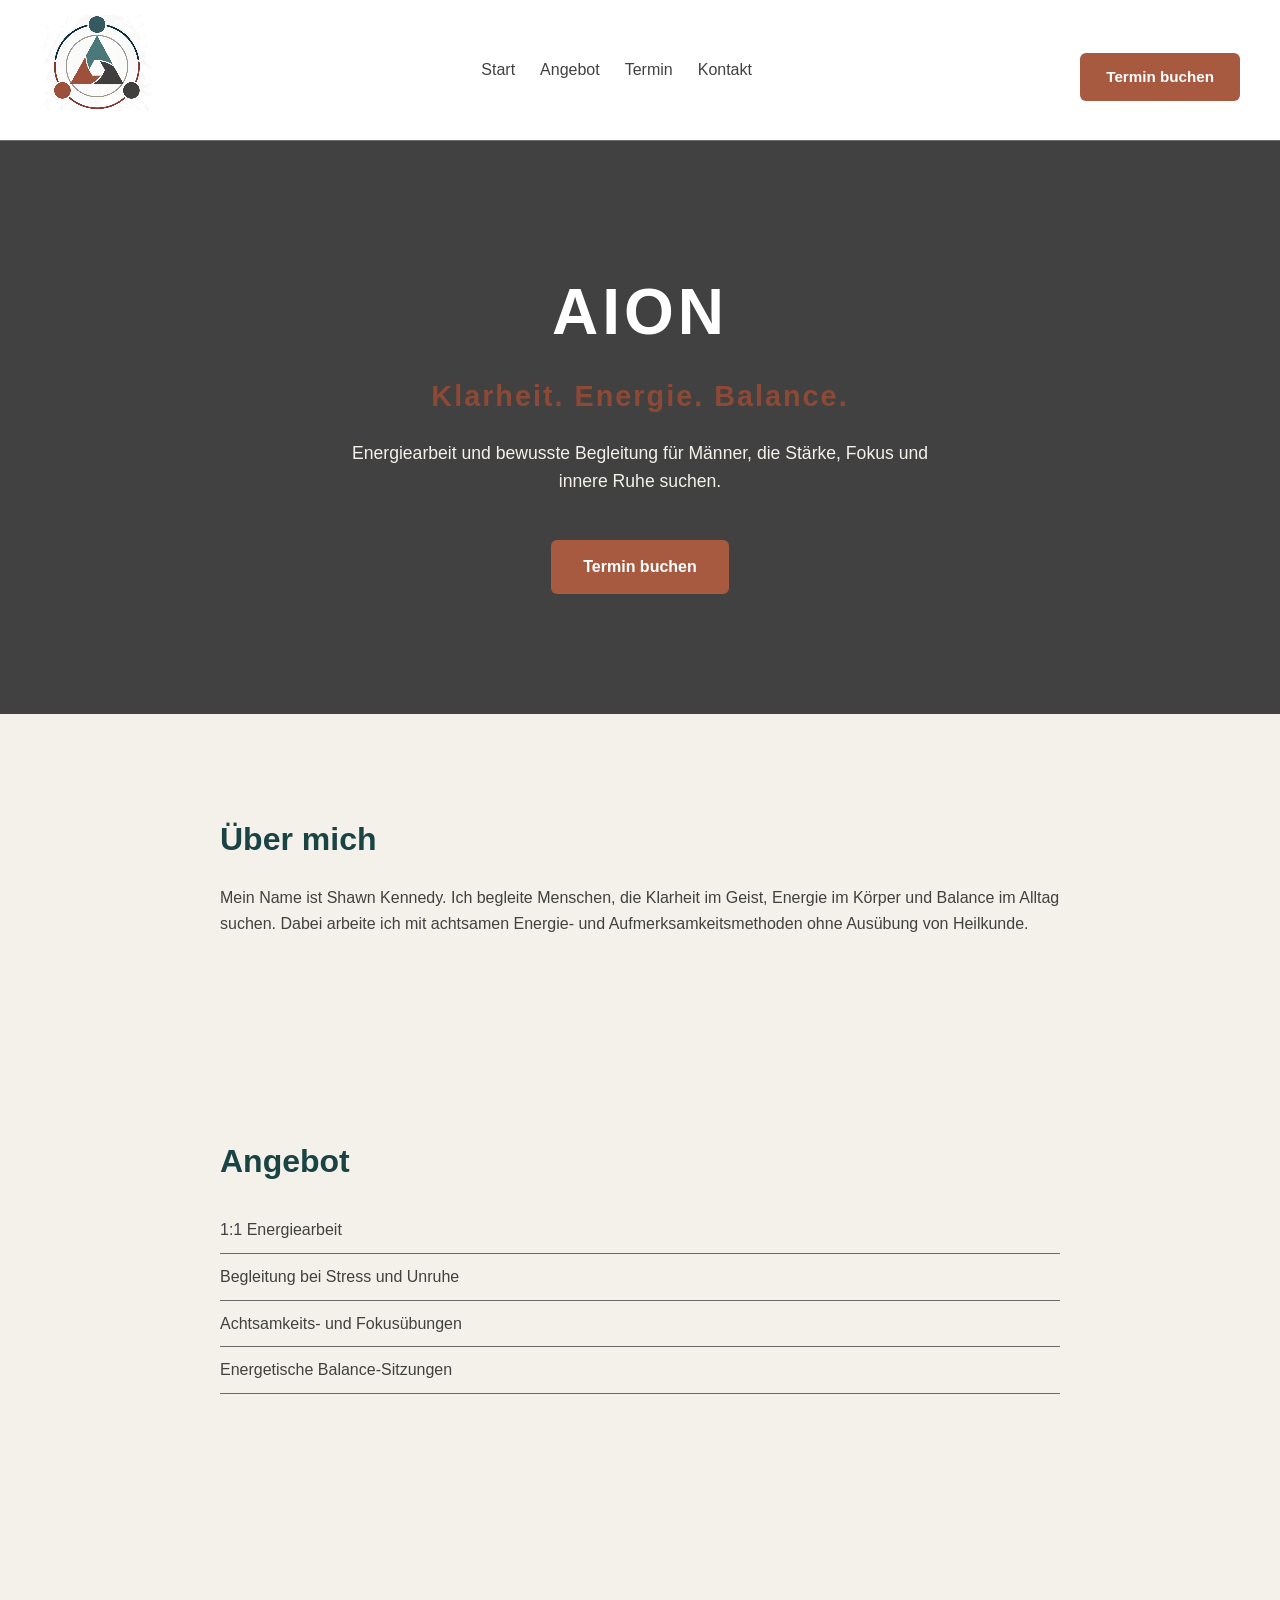
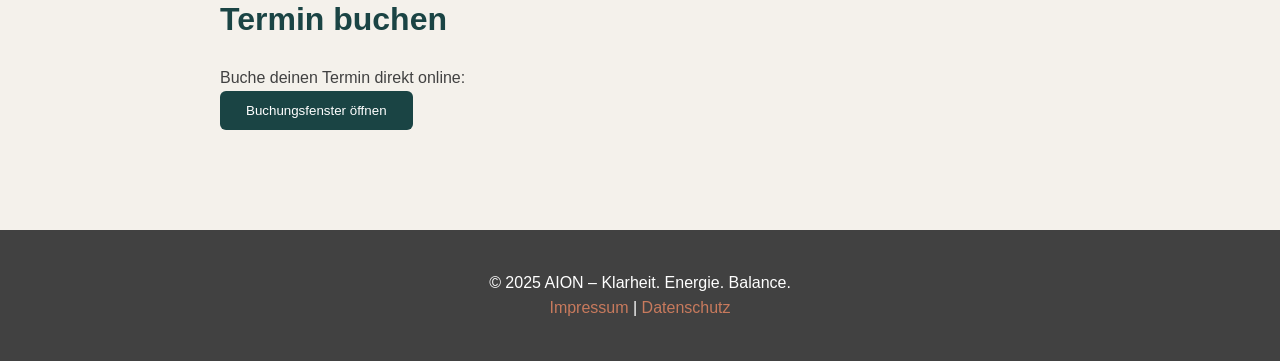
==== index.html @ 93b4481d "20.03." ====
<!DOCTYPE html>
<html lang="de">
<head>
    <meta charset="UTF-8">
    <meta name="viewport" content="width=device-width, initial-scale=1.0">
    <title>AION – Klarheit. Energie. Balance.</title>
    <link rel="stylesheet" href="styles.css">
</head>
<body>

<header class="header">
    <div class="nav">
        <!-- Logo -->
        <div class="logo">
            <a href="#hero">
                <img src="assets/logo_25_pure.png" alt="AION Logo" class="logo-img">
            </a>
        </div>

        <ul class="nav-links">
            <li><a href="#hero">Start</a></li>
            <li><a href="#angebot">Angebot</a></li>
            <li><a href="#termin">Termin</a></li>
            <li><a href="#kontakt">Kontakt</a></li>
        </ul>

        <a href="#termin" class="btn-primary nav-cta">Termin buchen</a>
    </div>
</header>


<section class="hero" id="hero">
    <h1>AION</h1>
    <h2>Klarheit. Energie. Balance.</h2>
    <p>Energiearbeit und bewusste Begleitung für Männer, die Stärke, Fokus und innere Ruhe suchen.</p>

    <a href="#termin" class="btn-primary">Termin buchen</a>
</section>

<section id="about" class="section">
    <h3>Über mich</h3>
    <p>
        Mein Name ist Shawn Kennedy. Ich begleite Menschen, die Klarheit im Geist,
        Energie im Körper und Balance im Alltag suchen. Dabei arbeite ich mit
        achtsamen Energie- und Aufmerksamkeitsmethoden ohne Ausübung von Heilkunde.
    </p>
</section>

<section id="angebot" class="section">
    <h3>Angebot</h3>
    <ul class="angebot-list">
        <li>1:1 Energiearbeit</li>
        <li>Begleitung bei Stress und Unruhe</li>
        <li>Achtsamkeits- und Fokusübungen</li>
        <li>Energetische Balance-Sitzungen</li>
    </ul>
</section>

<section id="termin" class="section">
    <h3>Termin buchen</h3>
    <p>Buche deinen Termin direkt online:</p>

    <!-- Hier wird später cal.com eingebunden -->
    <div id="bookingContainer">
        <button id="openBooking" class="btn-secondary">Buchungsfenster öffnen</button>
    </div>
</section>

<footer class="footer">
    <p>© 2025 AION – Klarheit. Energie. Balance.</p>
    <p>
        <a href="impressum.html">Impressum</a> |
        <a href="datenschutz.html">Datenschutz</a>
    </p>
</footer>

<script src="script.js"></script>

</body>
</html>
---- styles.css ----
/* -------------------------------------------------
   AION – Farbpalette (neu)
------------------------------------------------- */
:root {
    --bronze: #8C4936;         /* Logo Bronze */
    --bronze-ui: #A85A40;      /* Button / UI Bronze */
    --bronze-soft: #C87A5D;

    --petrol: #1A4444;
    --petrol-light: #2D6666;

    --anthrazit: #414141;
    --anthrazit-light: #6A6A6A;

    --warm-white: #F4F1EB;
    --white: #ffffff;
}

/* -------------------------------------------------
   Smooth Scroll
------------------------------------------------- */
html {
    scroll-behavior: smooth;
}

/* -------------------------------------------------
   Reset
------------------------------------------------- */
* {
    margin: 0;
    padding: 0;
    box-sizing: border-box;
    font-family: "Montserrat", sans-serif;
}

body {
    background: var(--warm-white);
    color: var(--anthrazit);
    line-height: 1.6;
}

/* -------------------------------------------------
   Header / Navigation
------------------------------------------------- */
.header {
    background: var(--white);
    padding: 15px 40px;
    border-bottom: 1px solid var(--anthrazit-light);
    position: sticky;
    top: 0;
    z-index: 1000;
}

.nav {
    display: flex;
    justify-content: space-between;
    align-items: center;
}

.logo {
    font-size: 1.7rem;
    font-weight: 700;
    color: var(--petrol);
}

.nav-links {
    display: flex;
    list-style: none;
    gap: 25px;
}

.nav-links a {
    text-decoration: none;
    color: var(--anthrazit);
    font-weight: 500;
    transition: 0.2s;
}

.nav-links a:hover {
    color: var(--bronze-soft);
}

/* Header CTA Button */
.nav-cta {
    font-size: 0.95rem;
    padding: 10px 22px;
    border-radius: 6px;
}

/* Responsive Navigation für kleine Bildschirme */
@media (max-width: 768px) {
    .nav {
        flex-direction: column;
        gap: 10px;
    }

    .nav-links {
        flex-direction: column;
        gap: 15px;
    }

    .nav-cta {
        margin-top: 10px;
    }
}

.header.sticky {
    box-shadow: 0 3px 8px rgba(0,0,0,0.1);
}

/* -------------------------------------------------
   Hero-Bereich
------------------------------------------------- */
.hero {
    text-align: center;
    padding: 120px 30px;
    background: var(--anthrazit);
    color: var(--white);
    position: relative;
}

.hero h1 {
    font-size: 4rem;
    letter-spacing: 4px;
    font-weight: 700;
    margin-bottom: 10px;
}

.hero h2 {
    font-size: 1.8rem;
    color: var(--bronze);
    margin-bottom: 20px;
    letter-spacing: 2px;
}

.hero p {
    font-size: 1.1rem;
    max-width: 600px;
    margin: 0 auto 30px auto;
    line-height: 1.6;
    color: var(--warm-white);
}

.hero .btn-primary {
    font-size: 1rem;
    padding: 14px 32px;
}

.hero .btn-primary:hover {
    transform: scale(1.05);
}

/* -------------------------------------------------
   Buttons
------------------------------------------------- */
.btn-primary {
    background: var(--bronze-ui);
    color: var(--white);
    padding: 12px 26px;
    border-radius: 6px;
    text-decoration: none;
    font-weight: 600;
    transition: 0.25s;
    display: inline-block;
    margin-top: 15px;
}

.btn-primary:hover {
    background: var(--bronze);
    transform: translateY(-2px);
}

.btn-secondary {
    background: var(--petrol);
    color: var(--white);
    padding: 12px 26px;
    border-radius: 6px;
    border: none;
    cursor: pointer;
    transition: 0.25s;
}

.btn-secondary:hover {
    background: var(--petrol-light);
}

/* -------------------------------------------------
   Section
------------------------------------------------- */
.section {
    padding: 100px 30px;
    max-width: 900px;
    margin: 0 auto;
}

.section h3 {
    font-size: 2rem;
    margin-bottom: 20px;
    color: var(--petrol);
}

.angebot-list {
    list-style: none;
    padding-left: 0;
}

.angebot-list li {
    padding: 10px 0;
    border-bottom: 1px solid var(--anthrazit-light);
}

/* -------------------------------------------------
   Footer
------------------------------------------------- */
.footer {
    text-align: center;
    padding: 40px 20px;
    background: var(--anthrazit);
    color: var(--white);
}

.footer a {
    color: var(--bronze-soft);
    text-decoration: none;
}

.footer a:hover {
    color: var(--bronze-light);
}
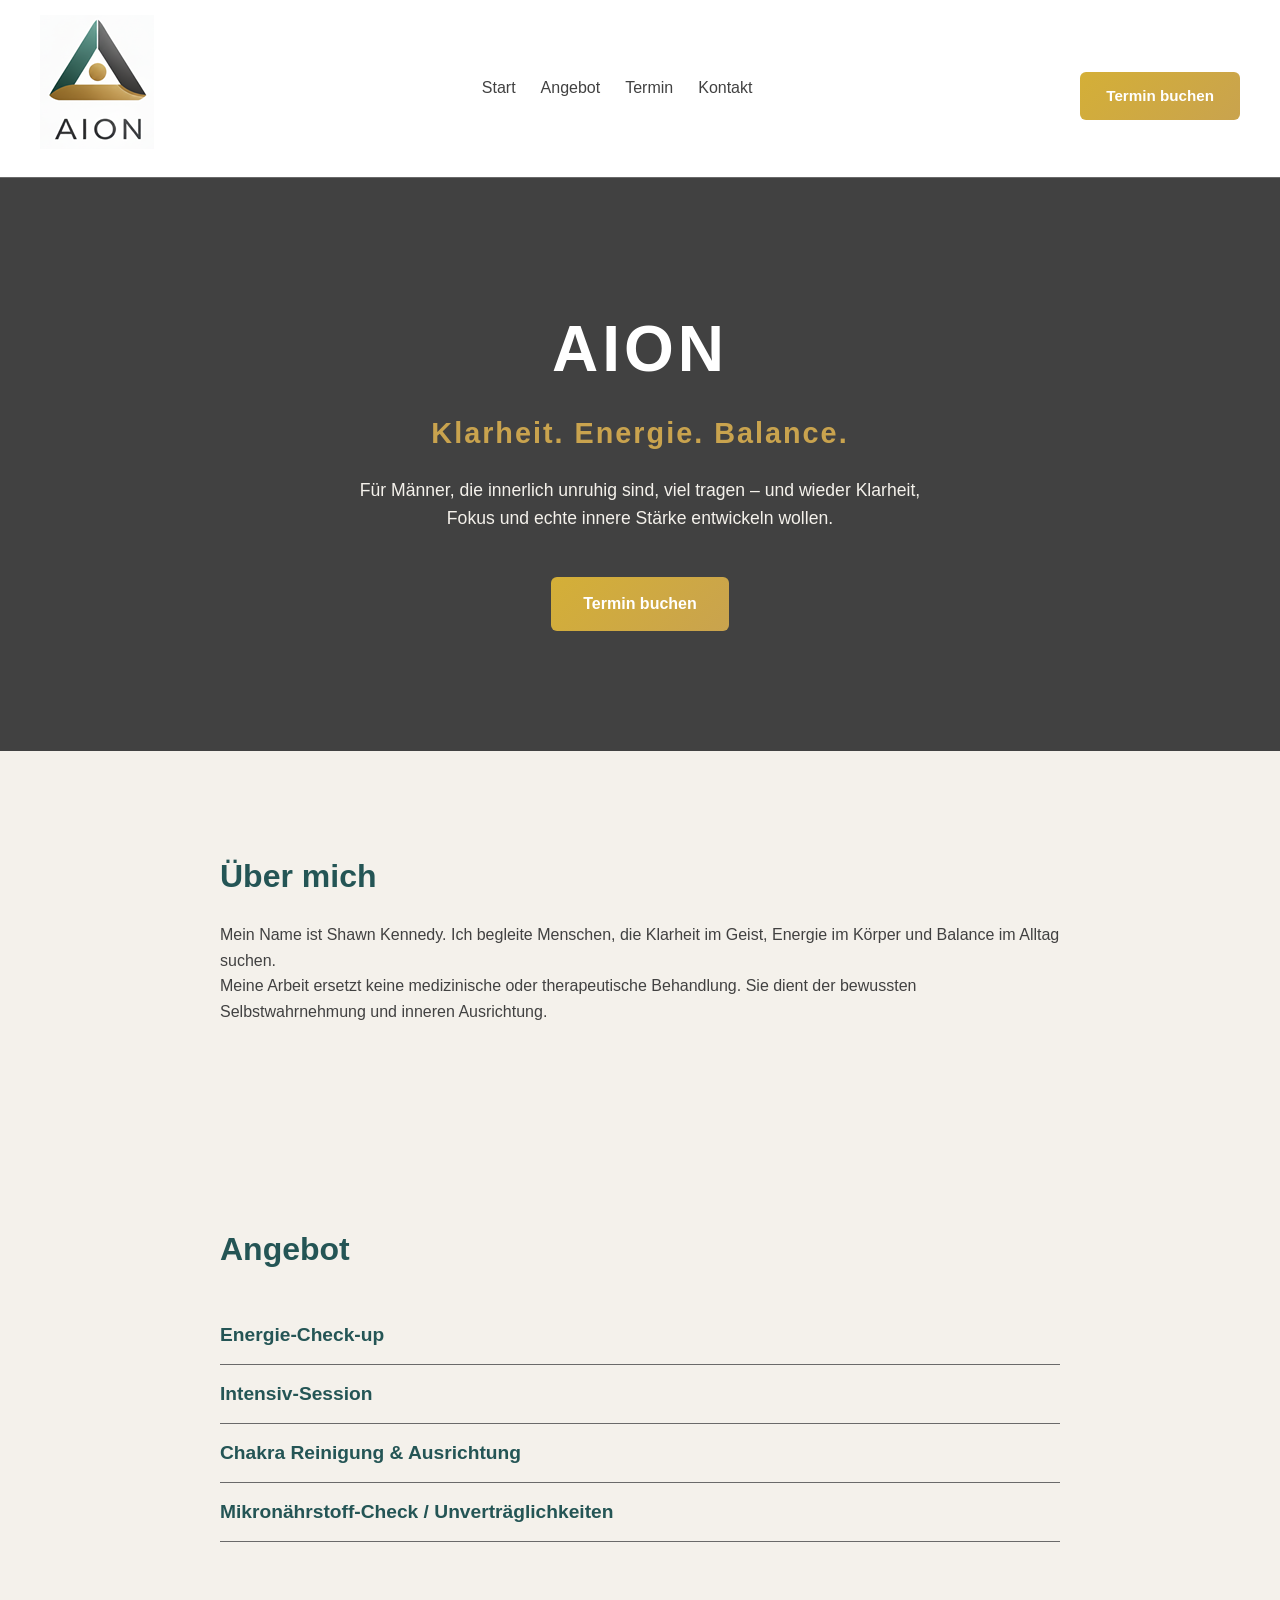
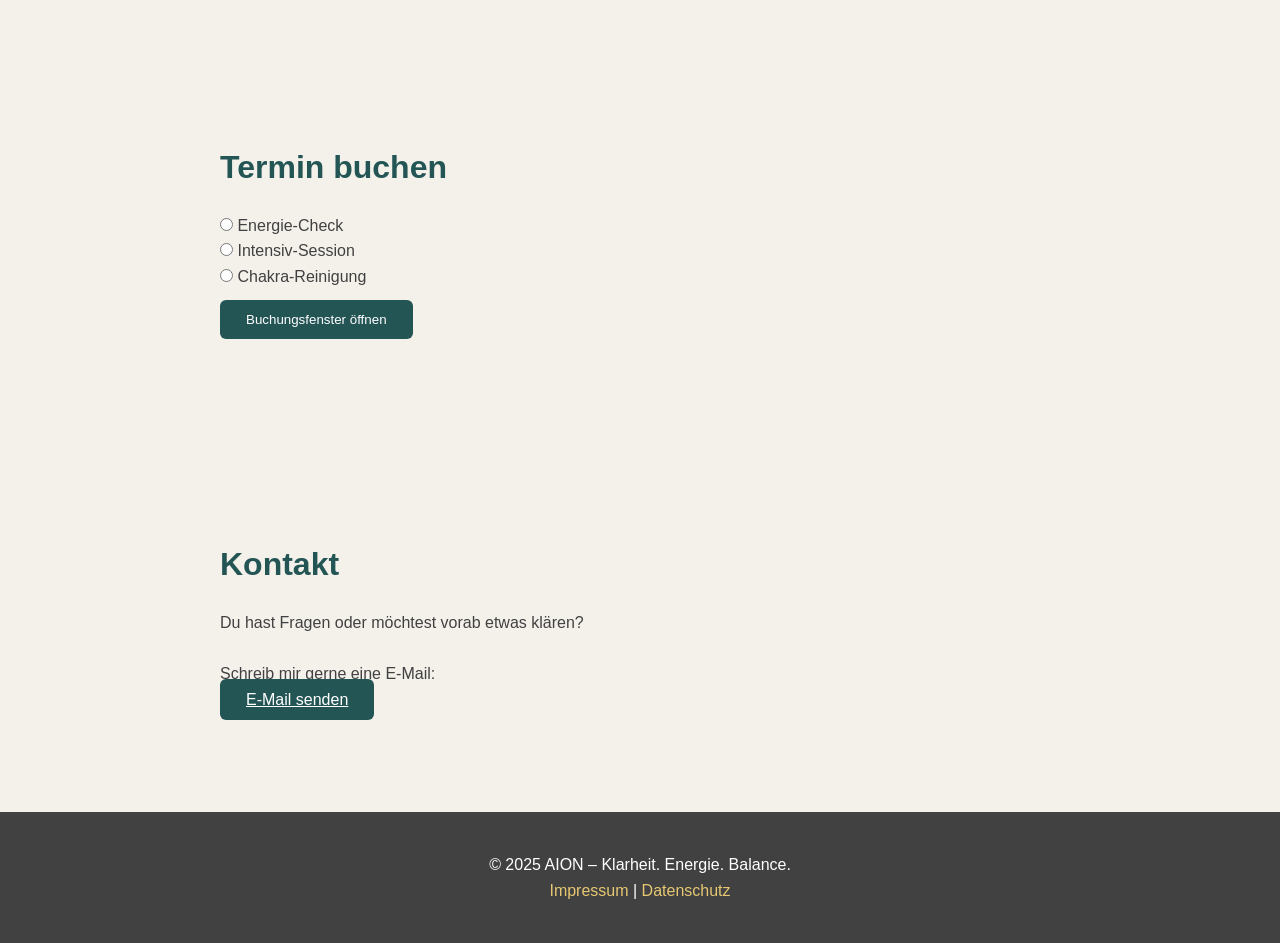
==== commit 4bf049e4: "Calendry eingebaut, Logo und Farben aktualisiert" ====
--- a/index.html
+++ b/index.html
@@ -1,19 +1,21 @@
 <!DOCTYPE html>
 <html lang="de">
 <head>
+    <link href="https://assets.calendly.com/assets/external/widget.css" rel="stylesheet">
+<script src="https://assets.calendly.com/assets/external/widget.js" async></script>
     <meta charset="UTF-8">
     <meta name="viewport" content="width=device-width, initial-scale=1.0">
     <title>AION – Klarheit. Energie. Balance.</title>
     <link rel="stylesheet" href="styles.css">
 </head>
+
 <body>
 
 <header class="header">
     <div class="nav">
-        <!-- Logo -->
         <div class="logo">
             <a href="#hero">
-                <img src="assets/logo_25_pure.png" alt="AION Logo" class="logo-img">
+                <img src="assets/AION_Logo_klein.png" alt="AION Logo" class="logo-img">
             </a>
         </div>
 
@@ -28,11 +30,13 @@
     </div>
 </header>
 
-
 <section class="hero" id="hero">
     <h1>AION</h1>
     <h2>Klarheit. Energie. Balance.</h2>
-    <p>Energiearbeit und bewusste Begleitung für Männer, die Stärke, Fokus und innere Ruhe suchen.</p>
+    <p>
+        Für Männer, die innerlich unruhig sind, viel tragen – 
+        und wieder Klarheit, Fokus und echte innere Stärke entwickeln wollen.
+    </p>
 
     <a href="#termin" class="btn-primary">Termin buchen</a>
 </section>
@@ -41,29 +45,116 @@
     <h3>Über mich</h3>
     <p>
         Mein Name ist Shawn Kennedy. Ich begleite Menschen, die Klarheit im Geist,
-        Energie im Körper und Balance im Alltag suchen. Dabei arbeite ich mit
-        achtsamen Energie- und Aufmerksamkeitsmethoden ohne Ausübung von Heilkunde.
+        Energie im Körper und Balance im Alltag suchen.
+    </p>
+
+    <p>
+        Meine Arbeit ersetzt keine medizinische oder therapeutische Behandlung.
+        Sie dient der bewussten Selbstwahrnehmung und inneren Ausrichtung.
     </p>
 </section>
 
 <section id="angebot" class="section">
     <h3>Angebot</h3>
-    <ul class="angebot-list">
-        <li>1:1 Energiearbeit</li>
-        <li>Begleitung bei Stress und Unruhe</li>
-        <li>Achtsamkeits- und Fokusübungen</li>
-        <li>Energetische Balance-Sitzungen</li>
-    </ul>
+
+    <div class="accordion">
+
+        <div class="accordion-item">
+            <button class="accordion-header">Energie-Check-up</button>
+            <div class="accordion-content">
+                <p>
+                    Ein kurzer, unkomplizierter Einstieg in den eigenen Energiezustand.
+                    Durch einen energetischen Scan und gezielte Testmethoden werden mögliche Ungleichgewichte sichtbar gemacht und erste Impulse für Balance gegeben.
+                    Ideal für alle, die Orientierung oder Prävention suchen.
+                </p>
+            </div>
+        </div>
+
+        <div class="accordion-item">
+            <button class="accordion-header">Intensiv-Session</button>
+            <div class="accordion-content">
+                <p>
+                   Die Intensiv-Session verbindet ein tiefgehendes Anamnesegespräch, einen energetischen Scan und individuell abgestimmte Methoden.
+            Blockaden werden erkannt, reflektiert und durch gezielte Impulse stabilisiert.
+            Der Fokus liegt auf nachhaltiger innerer Balance, Klarheit und persönlicher Weiterentwicklung.
+                </p>
+            </div>
+        </div>
+
+        <div class="accordion-item">
+            <button class="accordion-header">Chakra Reinigung & Ausrichtung</button>
+            <div class="accordion-content">
+                <p>
+                    Gezielte Arbeit an den Energiezentren für mehr Klarheit, Vitalität und Harmonie.
+                    Erlebe, wie die Ausrichtung deiner Chakren die Balance im Alltag unterstützen kann.
+                </p>
+            </div>
+        </div>
+
+        <div class="accordion-item">
+            <button class="accordion-header">Mikronährstoff-Check / Unverträglichkeiten</button>
+            <div class="accordion-content">
+                <p>
+                    Kinesiologische Wahrnehmung individueller Reaktionen auf Mikronährstoffe oder mögliche Unverträglichkeiten.
+                    Dient der Orientierung und bewussteren Selbstwahrnehmung.
+                    Kann eigenständig gebucht werden oder in eine 1:1 Session integriert werden.
+                </p>
+            </div>
+        </div>
+
+    </div>
 </section>
 
+  <!-- =========================
+     TERMINBUCHUNG BLOCK START
+========================= -->
 <section id="termin" class="section">
     <h3>Termin buchen</h3>
-    <p>Buche deinen Termin direkt online:</p>
 
-    <!-- Hier wird später cal.com eingebunden -->
-    <div id="bookingContainer">
-        <button id="openBooking" class="btn-secondary">Buchungsfenster öffnen</button>
-    </div>
+  
+
+<div class="booking-container">
+
+  <!-- Auswahl der Angebote (Bulletpoints / Radio Buttons) -->
+  <div class="service-selection">
+    <label>
+      <input type="radio" name="service" value="energieCheck">
+      Energie-Check
+    </label><br>
+
+    <label>
+      <input type="radio" name="service" value="intensivSession">
+      Intensiv-Session
+    </label><br>
+
+    <label>
+      <input type="radio" name="service" value="chakraReinigung">
+      Chakra-Reinigung
+    </label>
+  </div>
+
+  <!-- Buchungsbutton -->
+  <button onclick="openCalendly()" class="booking-button">
+    Buchungsfenster öffnen
+  </button>
+
+</div>
+
+</section>
+<!-- =========================
+     TERMINBUCHUNG BLOCK ENDE
+========================= -->
+<section id="kontakt" class="section">
+    <h3>Kontakt</h3>
+
+    <p>
+        Du hast Fragen oder möchtest vorab etwas klären?<br><br>
+        Schreib mir gerne eine E-Mail:
+    </p>
+
+    <a href="mailto:sdek@gmx.de" class="btn-secondary">
+        E-Mail senden
+    </a>
 </section>
 
 <footer class="footer">
@@ -75,6 +166,5 @@
 </footer>
 
 <script src="script.js"></script>
-
 </body>
-</html>
+</html>
--- a/styles.css
+++ b/styles.css
@@ -1,13 +1,15 @@
 /* -------------------------------------------------
-   AION – Farbpalette (neu)
+   AION – Farbpalette (angepasst: Gold & helleres Petrol)
 ------------------------------------------------- */
 :root {
-    --bronze: #8C4936;         /* Logo Bronze */
-    --bronze-ui: #A85A40;      /* Button / UI Bronze */
-    --bronze-soft: #C87A5D;
-
-    --petrol: #1A4444;
-    --petrol-light: #2D6666;
+    /* GOLD statt Bronze */
+    --bronze: #C9A34E;         /* edles Gold */
+    --bronze-ui: #D4AF37;      /* klassisches Gold für Buttons */
+    --bronze-soft: #E6C873;    /* helles Gold */
+
+    /* PETROL leicht heller */
+    --petrol: #245555;
+    --petrol-light: #3A7A7A;
 
     --anthrazit: #414141;
     --anthrazit-light: #6A6A6A;
@@ -87,7 +89,7 @@
     border-radius: 6px;
 }
 
-/* Responsive Navigation für kleine Bildschirme */
+/* Responsive Navigation */
 @media (max-width: 768px) {
     .nav {
         flex-direction: column;
@@ -116,7 +118,6 @@
     padding: 120px 30px;
     background: var(--anthrazit);
     color: var(--white);
-    position: relative;
 }
 
 .hero h1 {
@@ -154,7 +155,7 @@
    Buttons
 ------------------------------------------------- */
 .btn-primary {
-    background: var(--bronze-ui);
+    background: linear-gradient(135deg, var(--bronze-ui), var(--bronze)); /* ✨ Feinschliff */
     color: var(--white);
     padding: 12px 26px;
     border-radius: 6px;
@@ -166,7 +167,7 @@
 }
 
 .btn-primary:hover {
-    background: var(--bronze);
+    background: linear-gradient(135deg, var(--bronze), var(--bronze-soft));
     transform: translateY(-2px);
 }
 
@@ -201,7 +202,6 @@
 
 .angebot-list {
     list-style: none;
-    padding-left: 0;
 }
 
 .angebot-list li {
@@ -225,5 +225,69 @@
 }
 
 .footer a:hover {
-    color: var(--bronze-light);
+    color: var(--bronze-soft); /* ✔ Fehler behoben */
+}
+
+/* -------------------------------------------------
+   Accordion
+------------------------------------------------- */
+.accordion {
+    margin-top: 30px;
+}
+
+.accordion-item {
+    border-bottom: 1px solid var(--anthrazit-light);
+}
+
+.accordion-header {
+    width: 100%;
+    background: none;
+    border: none;
+    text-align: left;
+    font-size: 1.2rem;
+    font-weight: 600;
+    padding: 18px 0;
+    cursor: pointer;
+    color: var(--petrol);
+    transition: 0.2s;
+}
+
+.accordion-header:hover {
+    color: var(--bronze);
+}
+
+.accordion-content {
+    max-height: 0;
+    overflow: hidden;
+    transition: max-height 0.3s ease;
+}
+
+.accordion-content p {
+    padding-bottom: 20px;
+    color: var(--anthrazit);
+}
+
+/* -------------------------------------------------
+   TERMINBUCHUNG
+------------------------------------------------- */
+.booking-container {
+    max-width: 300px;
+}
+
+.service-selection {
+    margin-bottom: 10px;
+}
+
+.booking-button {
+    background: var(--petrol);
+    color: var(--white);
+    padding: 12px 26px;
+    border-radius: 6px;
+    border: none;
+    cursor: pointer;
+    transition: 0.25s;
+}
+
+.booking-button:hover {
+    background: var(--petrol-light);
 }
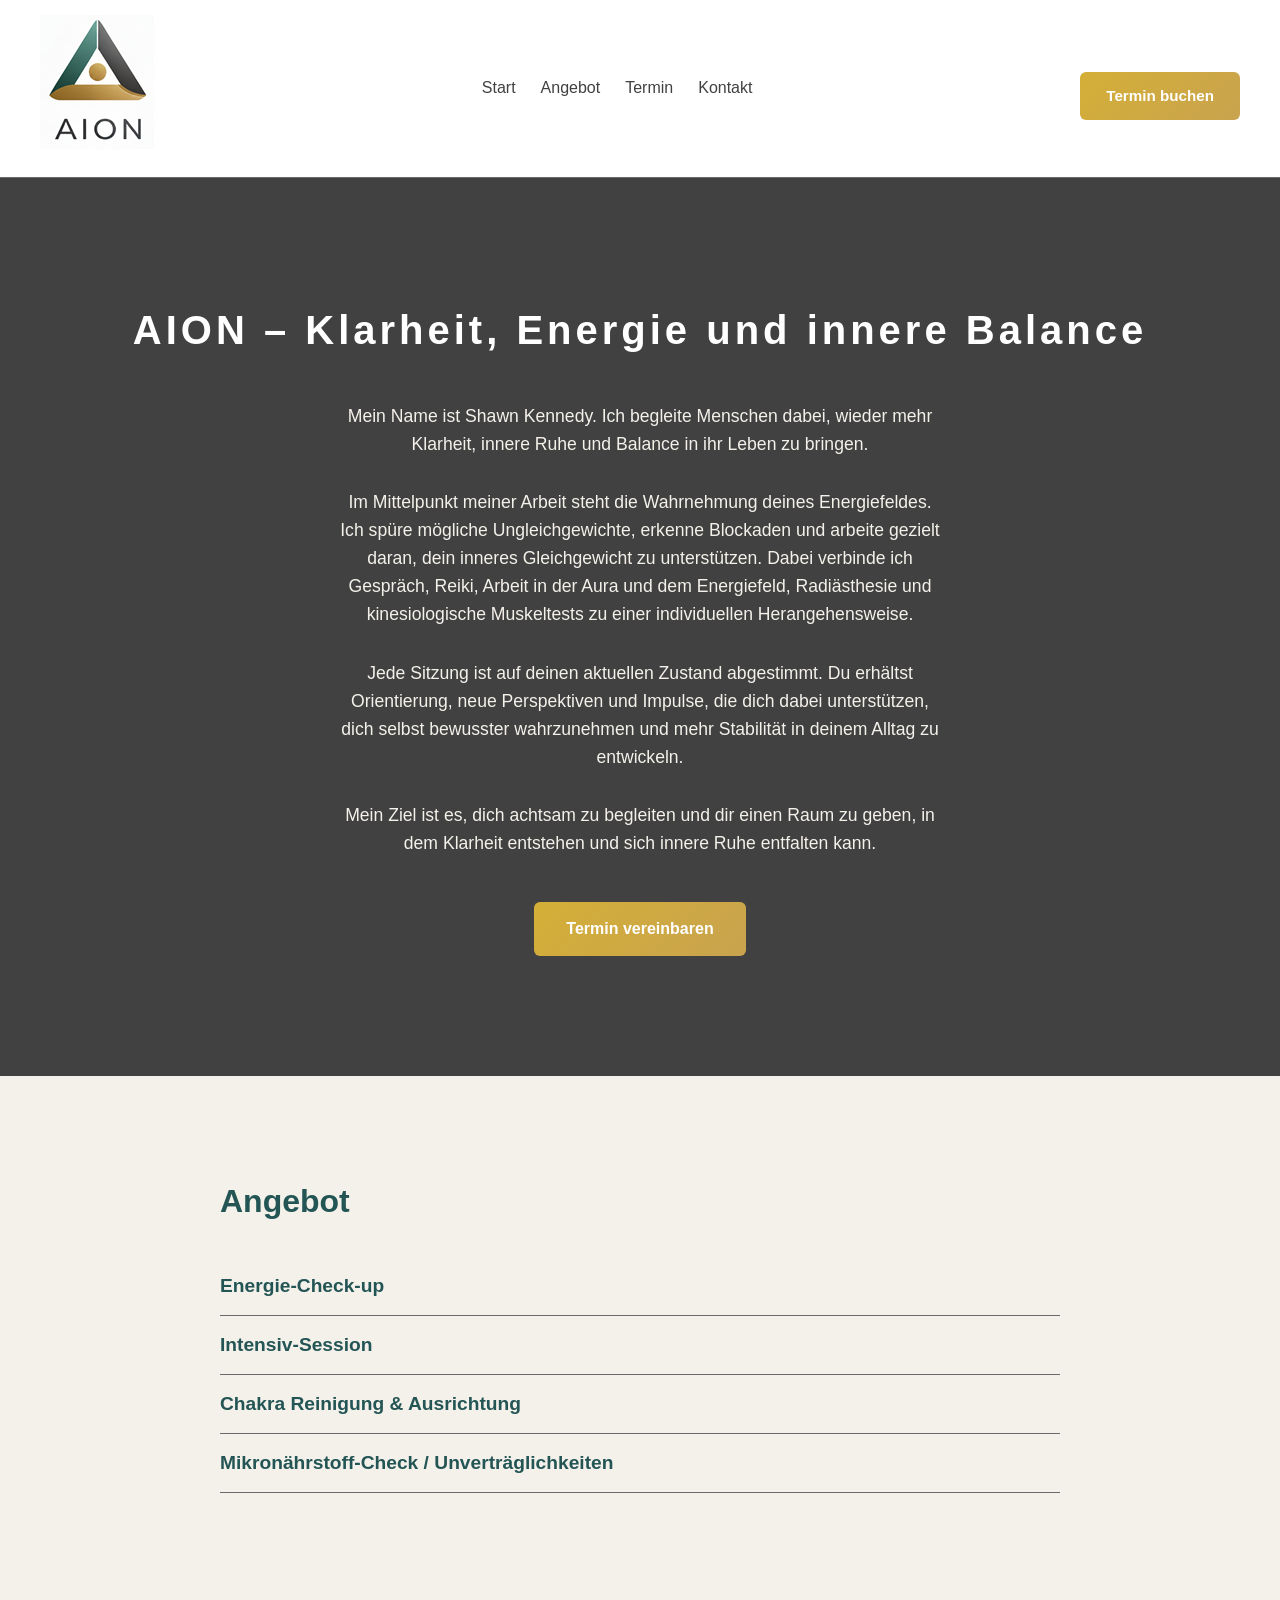
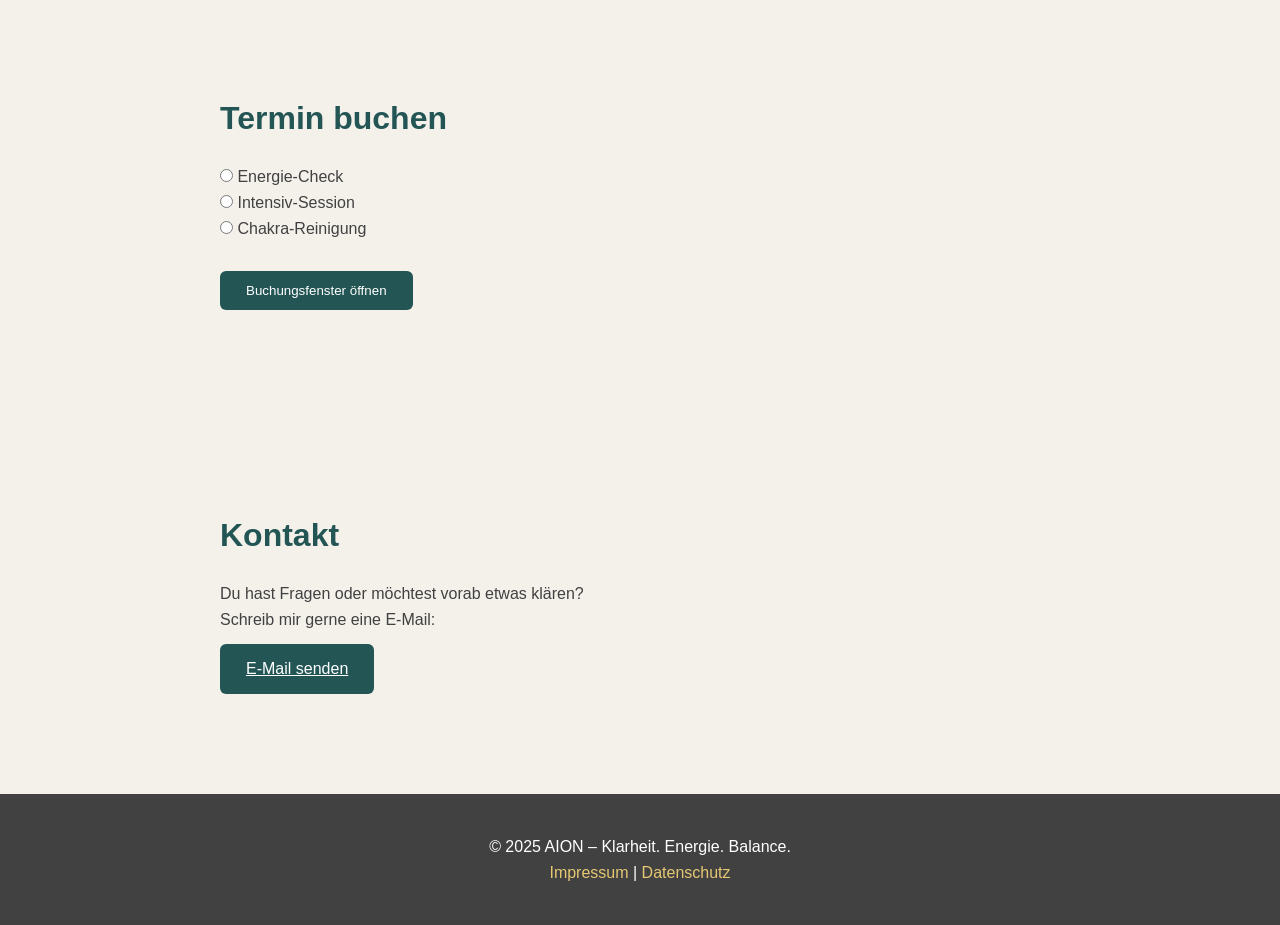
==== commit 16368c3f: "hero section und Angebote überarbeitet" ====
--- a/index.html
+++ b/index.html
@@ -30,28 +30,49 @@
     </div>
 </header>
 
-<section class="hero" id="hero">
-    <h1>AION</h1>
-    <h2>Klarheit. Energie. Balance.</h2>
-    <p>
-        Für Männer, die innerlich unruhig sind, viel tragen – 
-        und wieder Klarheit, Fokus und echte innere Stärke entwickeln wollen.
-    </p>
-
-    <a href="#termin" class="btn-primary">Termin buchen</a>
-</section>
-
-<section id="about" class="section">
-    <h3>Über mich</h3>
-    <p>
-        Mein Name ist Shawn Kennedy. Ich begleite Menschen, die Klarheit im Geist,
-        Energie im Körper und Balance im Alltag suchen.
-    </p>
-
-    <p>
-        Meine Arbeit ersetzt keine medizinische oder therapeutische Behandlung.
-        Sie dient der bewussten Selbstwahrnehmung und inneren Ausrichtung.
-    </p>
+<section class="hero">
+    <div class="hero-container">
+
+        <!-- TEXT -->
+        <div class="hero-text">
+
+            <h1 class="hero-title">
+                AION – Klarheit, Energie und innere Balance
+            </h1>
+
+            <div class="hero-content">
+                <p>
+                    Mein Name ist Shawn Kennedy. Ich begleite Menschen dabei, wieder mehr Klarheit,
+                    innere Ruhe und Balance in ihr Leben zu bringen.
+                </p>
+
+                <p>
+                    Im Mittelpunkt meiner Arbeit steht die Wahrnehmung deines Energiefeldes.
+                    Ich spüre mögliche Ungleichgewichte, erkenne Blockaden und arbeite gezielt daran,
+                    dein inneres Gleichgewicht zu unterstützen. Dabei verbinde ich Gespräch, Reiki,
+                    Arbeit in der Aura und dem Energiefeld, Radiästhesie und kinesiologische Muskeltests
+                    zu einer individuellen Herangehensweise.
+                </p>
+
+                <p>
+                    Jede Sitzung ist auf deinen aktuellen Zustand abgestimmt. Du erhältst Orientierung,
+                    neue Perspektiven und Impulse, die dich dabei unterstützen, dich selbst bewusster
+                    wahrzunehmen und mehr Stabilität in deinem Alltag zu entwickeln.
+                </p>
+
+                <p>
+                    Mein Ziel ist es, dich achtsam zu begleiten und dir einen Raum zu geben, in dem
+                    Klarheit entstehen und sich innere Ruhe entfalten kann.
+                </p>
+            </div>
+
+            <div class="hero-button">
+                <a href="#kontakt" class="btn-primary">Termin vereinbaren</a>
+            </div>
+
+        </div>
+
+    </div>
 </section>
 
 <section id="angebot" class="section">
@@ -63,10 +84,14 @@
             <button class="accordion-header">Energie-Check-up</button>
             <div class="accordion-content">
                 <p>
-                    Ein kurzer, unkomplizierter Einstieg in den eigenen Energiezustand.
-                    Durch einen energetischen Scan und gezielte Testmethoden werden mögliche Ungleichgewichte sichtbar gemacht und erste Impulse für Balance gegeben.
-                    Ideal für alle, die Orientierung oder Prävention suchen.
-                </p>
+                    In dieser kurzen Sitzung spüre ich deinen aktuellen Energiezustand, insbesondere die Balance 
+                    deiner Chakren. Gegebenenfalls kommen kinesiologische Muskeltests, Radiästhesie und ein kurzes Gespräch zum Einsatz,
+                    um mögliche Ungleichgewichte wahrzunehmen. Die Sitzung dient der Orientierung und Bewusstwerdung deines Energieflusses.
+                </p>
+                <div class="angebot-meta">
+                    <span class="dauer">ca. 30 Minuten</span>
+                    <span class="preis">45 €</span>
+                </div>
             </div>
         </div>
 
@@ -74,10 +99,14 @@
             <button class="accordion-header">Intensiv-Session</button>
             <div class="accordion-content">
                 <p>
-                   Die Intensiv-Session verbindet ein tiefgehendes Anamnesegespräch, einen energetischen Scan und individuell abgestimmte Methoden.
-            Blockaden werden erkannt, reflektiert und durch gezielte Impulse stabilisiert.
-            Der Fokus liegt auf nachhaltiger innerer Balance, Klarheit und persönlicher Weiterentwicklung.
-                </p>
+                    Die Intensiv-Session verbindet ein tiefgehendes Anamnesegespräch, einen energetischen Scan und individuell abgestimmte Methoden.
+                    Blockaden werden erkannt, reflektiert und durch gezielte Impulse stabilisiert.
+                    Der Fokus liegt auf nachhaltiger innerer Balance, Klarheit und persönlicher Weiterentwicklung.
+                </p>
+                <div class="angebot-meta">
+                    <span class="dauer">ca. 90 Minuten +</span>
+                    <span class="preis">95 €</span>
+                </div>
             </div>
         </div>
 
@@ -88,6 +117,10 @@
                     Gezielte Arbeit an den Energiezentren für mehr Klarheit, Vitalität und Harmonie.
                     Erlebe, wie die Ausrichtung deiner Chakren die Balance im Alltag unterstützen kann.
                 </p>
+                <div class="angebot-meta">
+                    <span class="dauer">ca. 60 Minuten</span>
+                    <span class="preis">75 €</span>
+                </div>
             </div>
         </div>
 
@@ -148,7 +181,7 @@
     <h3>Kontakt</h3>
 
     <p>
-        Du hast Fragen oder möchtest vorab etwas klären?<br><br>
+        Du hast Fragen oder möchtest vorab etwas klären?<br>
         Schreib mir gerne eine E-Mail:
     </p>
 
--- a/styles.css
+++ b/styles.css
@@ -121,10 +121,10 @@
 }
 
 .hero h1 {
-    font-size: 4rem;
+    font-size: 2.5rem;
     letter-spacing: 4px;
     font-weight: 700;
-    margin-bottom: 10px;
+    margin-bottom: 40px;
 }
 
 .hero h2 {
@@ -155,7 +155,7 @@
    Buttons
 ------------------------------------------------- */
 .btn-primary {
-    background: linear-gradient(135deg, var(--bronze-ui), var(--bronze)); /* ✨ Feinschliff */
+    background: linear-gradient(135deg, var(--bronze-ui), var(--bronze));
     color: var(--white);
     padding: 12px 26px;
     border-radius: 6px;
@@ -185,6 +185,12 @@
     background: var(--petrol-light);
 }
 
+#kontakt .btn-secondary {
+    display: inline-block;
+    margin-top: 12px;
+    text-align: center;
+}
+
 /* -------------------------------------------------
    Section
 ------------------------------------------------- */
@@ -200,15 +206,6 @@
     color: var(--petrol);
 }
 
-.angebot-list {
-    list-style: none;
-}
-
-.angebot-list li {
-    padding: 10px 0;
-    border-bottom: 1px solid var(--anthrazit-light);
-}
-
 /* -------------------------------------------------
    Footer
 ------------------------------------------------- */
@@ -225,11 +222,11 @@
 }
 
 .footer a:hover {
-    color: var(--bronze-soft); /* ✔ Fehler behoben */
-}
-
-/* -------------------------------------------------
-   Accordion
+    color: var(--bronze-soft);
+}
+
+/* -------------------------------------------------
+   Accordion / Angebotssection
 ------------------------------------------------- */
 .accordion {
     margin-top: 30px;
@@ -268,6 +265,29 @@
 }
 
 /* -------------------------------------------------
+   Angebots Meta (Zeit & Preis)
+------------------------------------------------- */
+.angebot-meta {
+    display: flex;
+    justify-content: space-between;
+    align-items: center;
+    margin-top: 10px;
+    padding-top: 10px;
+    border-top: 1px solid rgba(0,0,0,0.08);
+    font-size: 0.95rem;
+}
+
+.angebot-meta .dauer {
+    color: var(--anthrazit-light);
+}
+
+.angebot-meta .preis {
+    color: var(--petrol);
+    font-weight: 600;
+    letter-spacing: 0.5px;
+}
+
+/* -------------------------------------------------
    TERMINBUCHUNG
 ------------------------------------------------- */
 .booking-container {
@@ -285,6 +305,9 @@
     border-radius: 6px;
     border: none;
     cursor: pointer;
+    display: inline-block;
+    margin-top: 20px;
+    text-align: center;
     transition: 0.25s;
 }
 
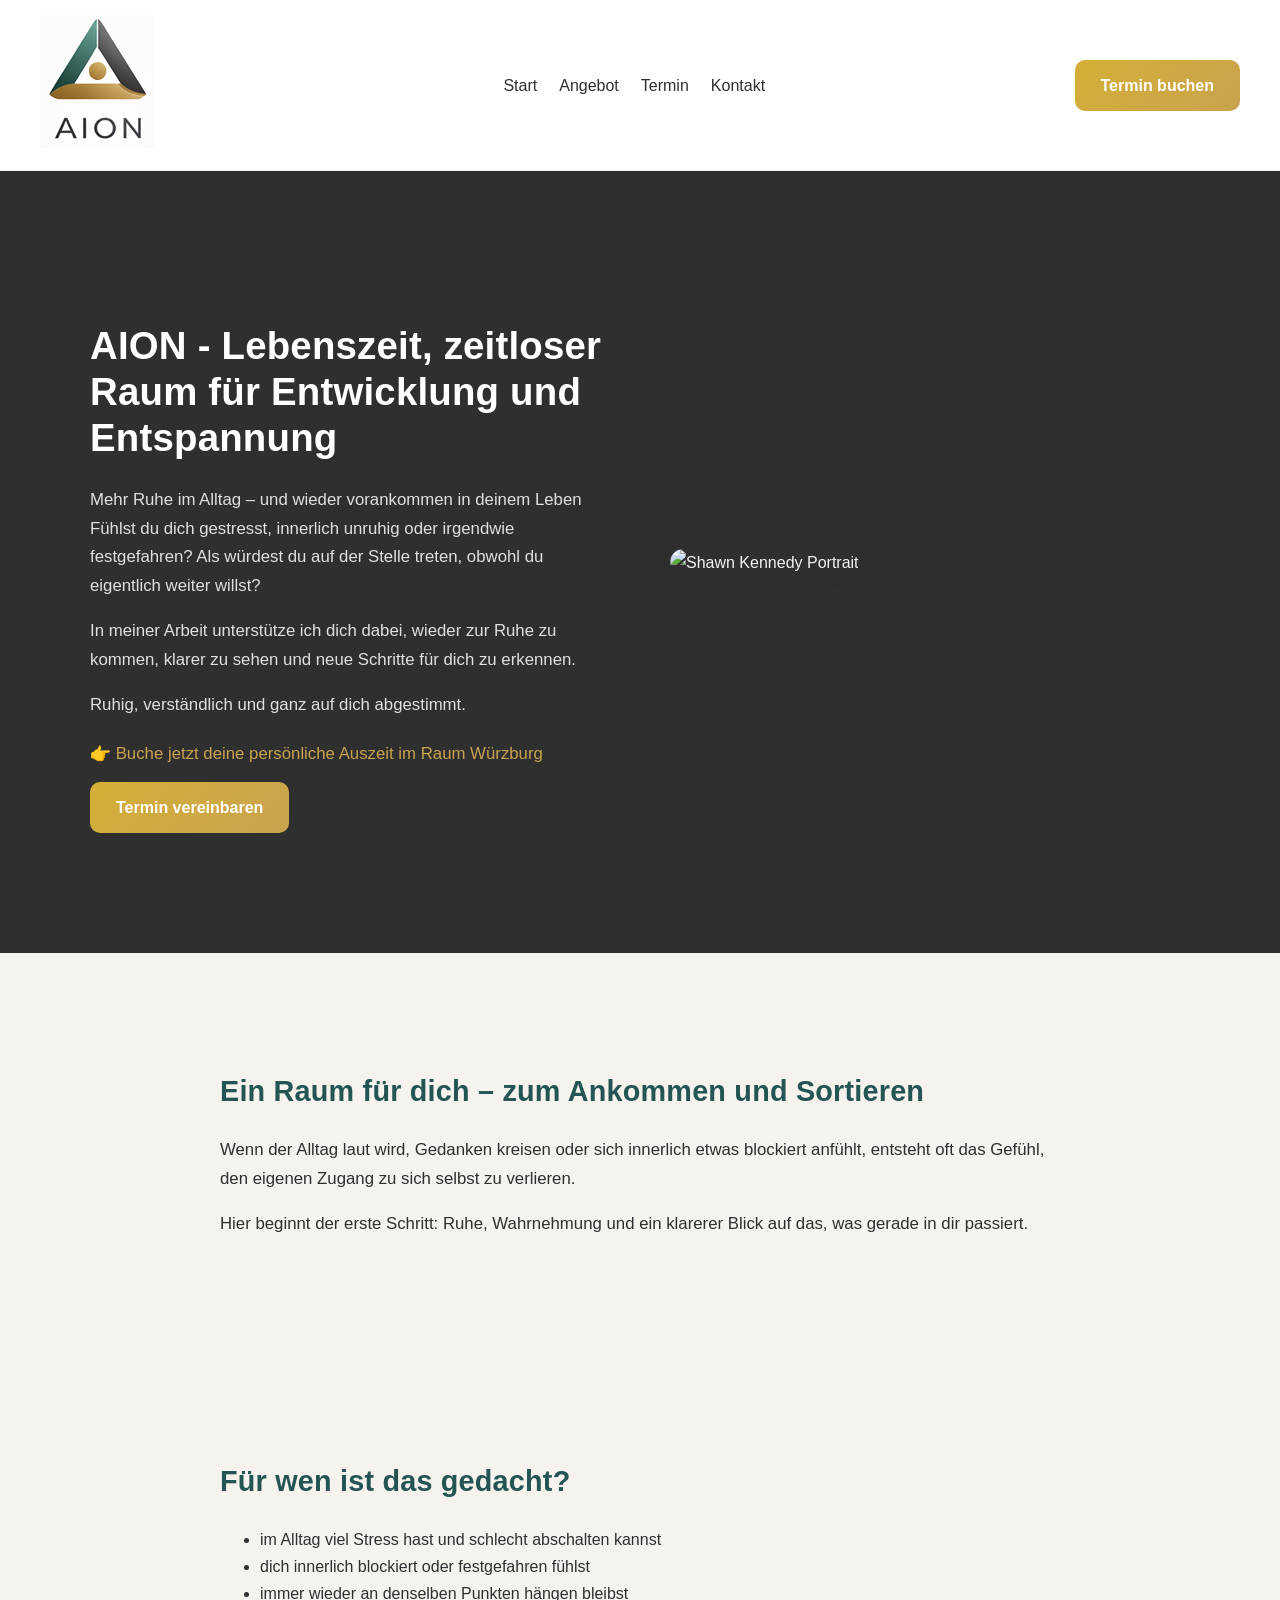
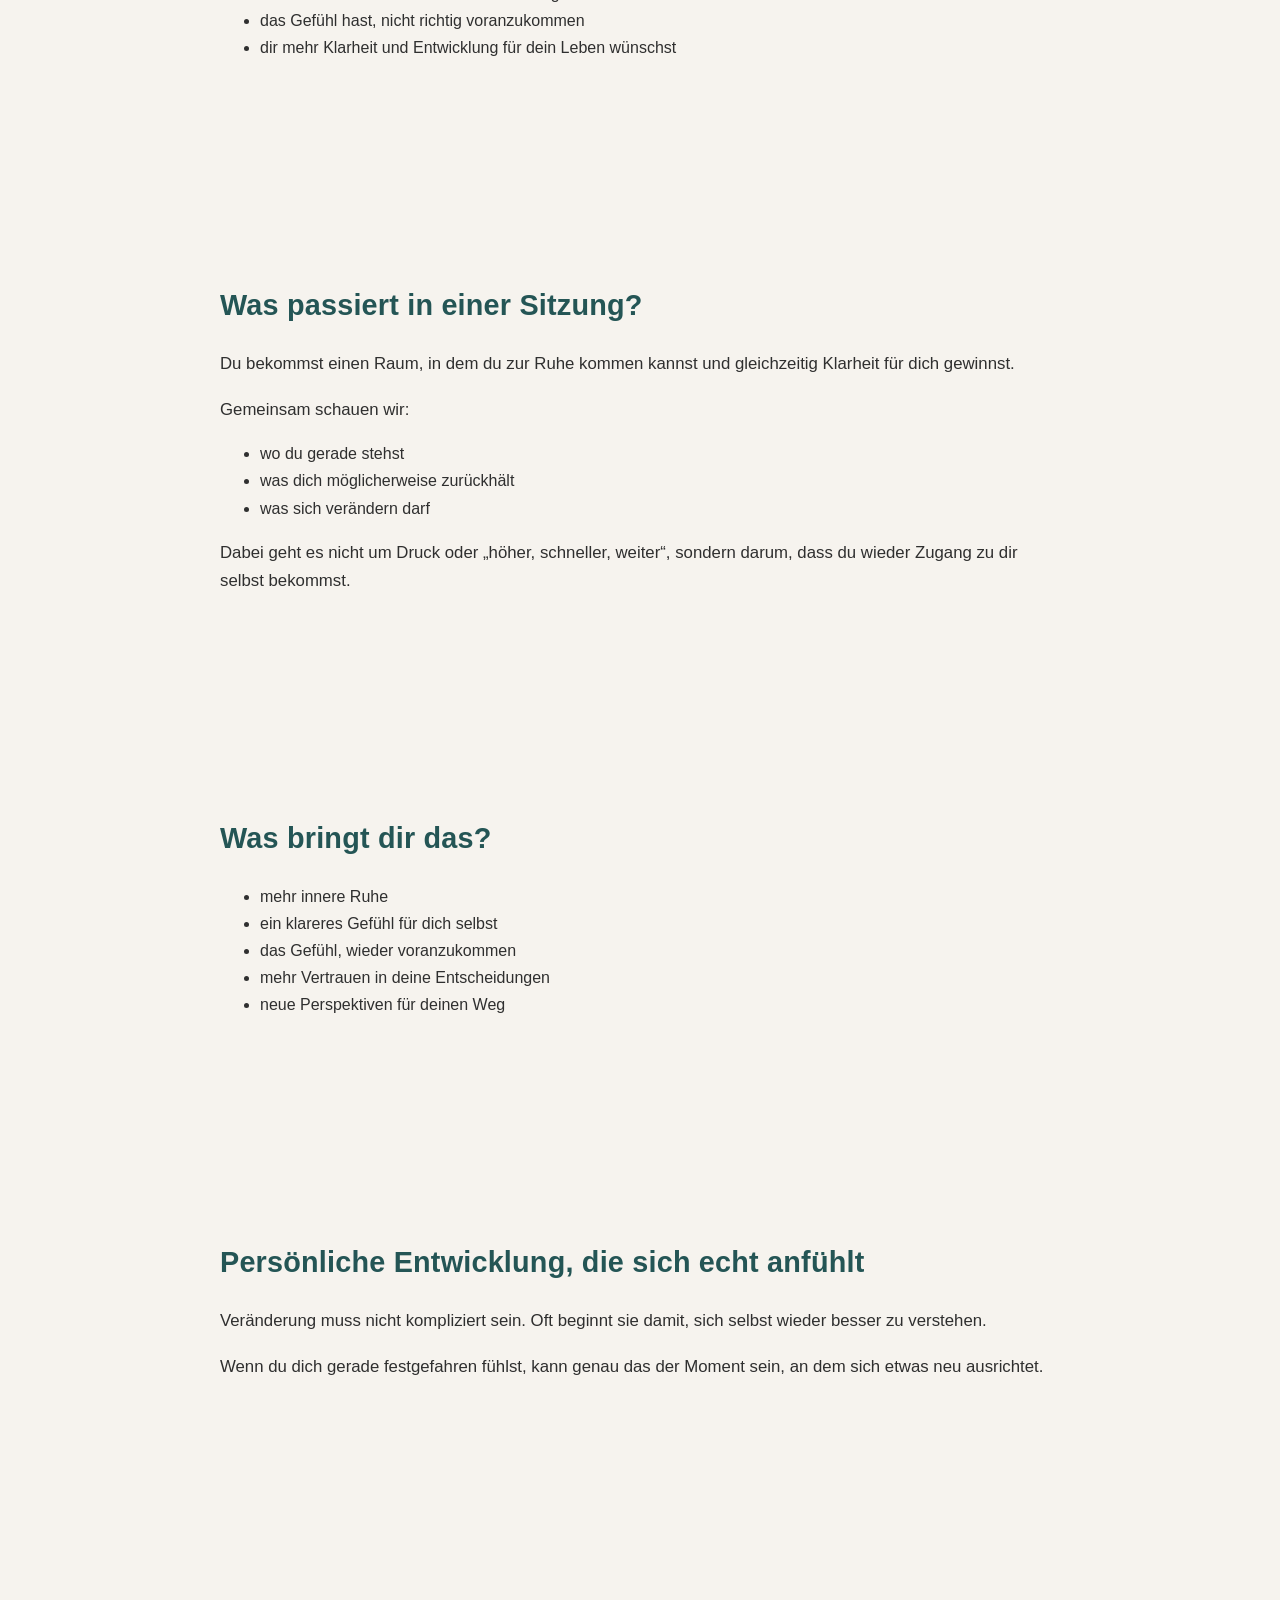
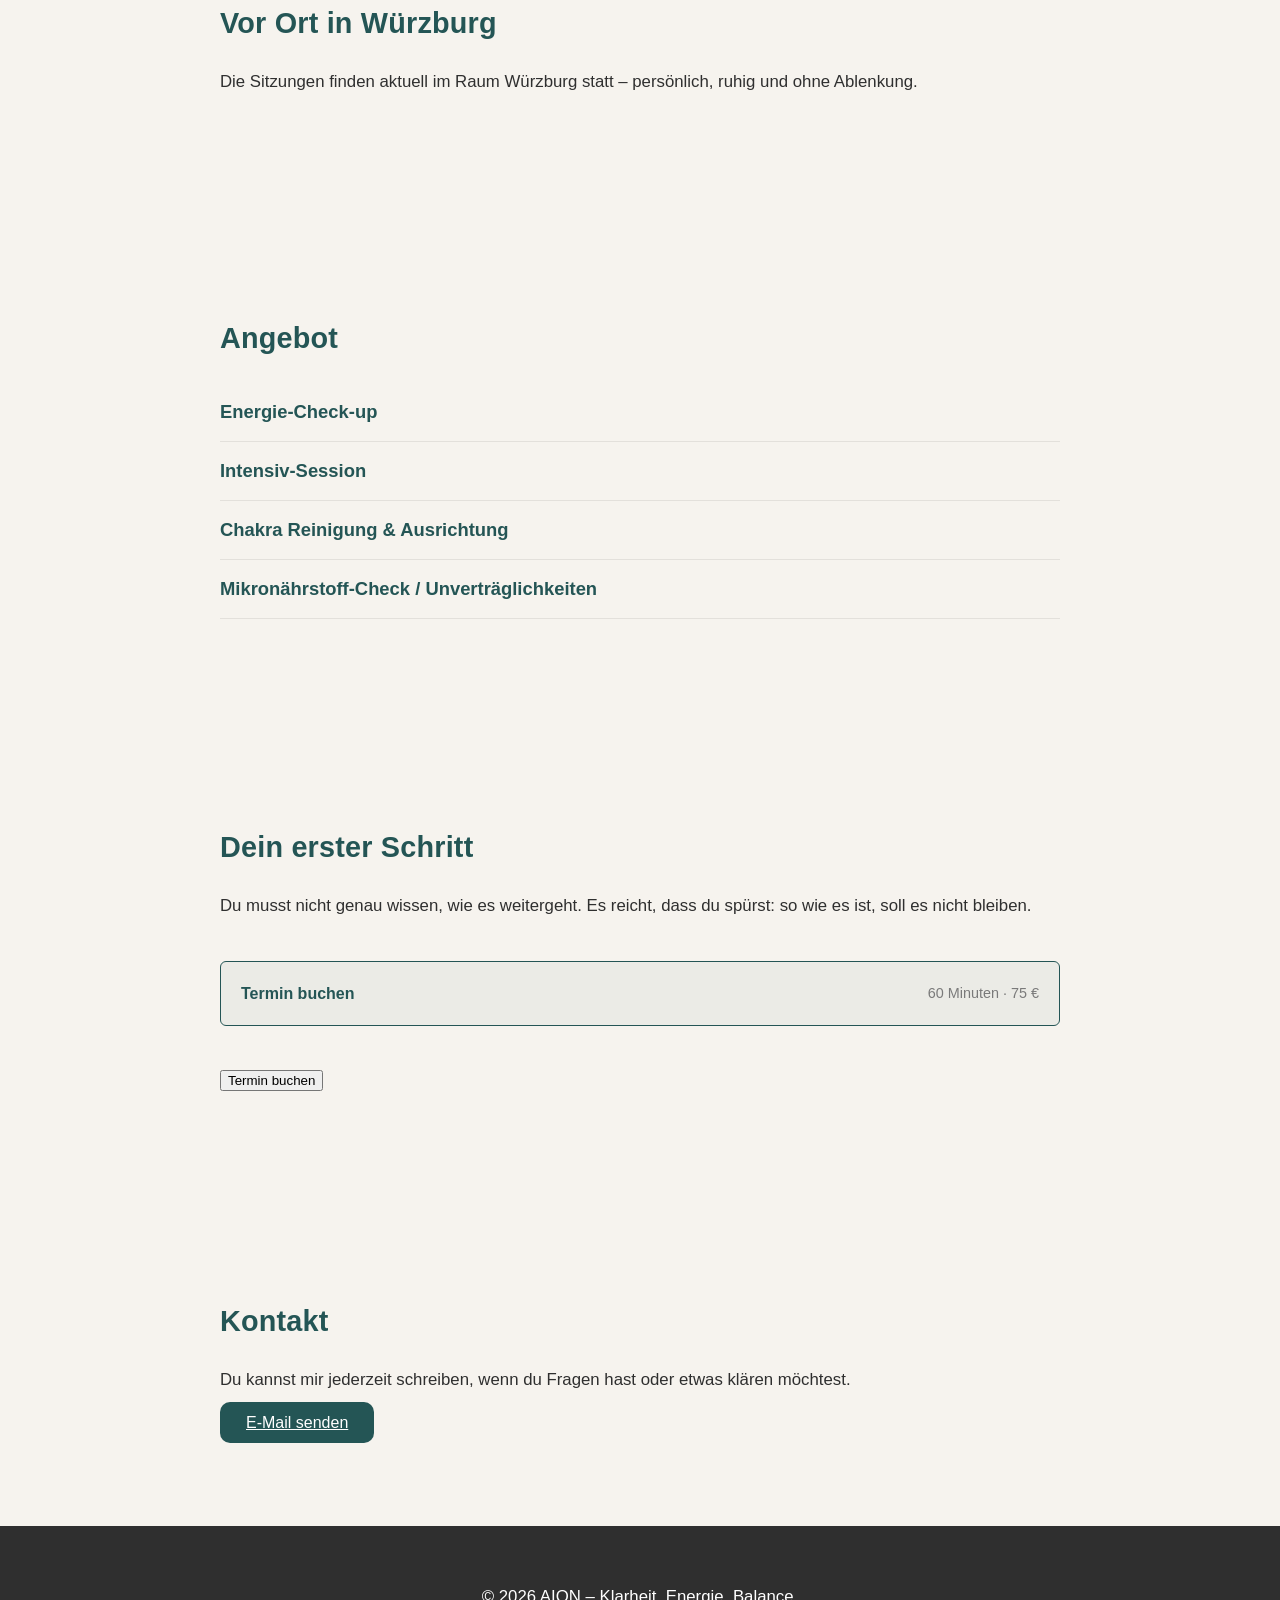
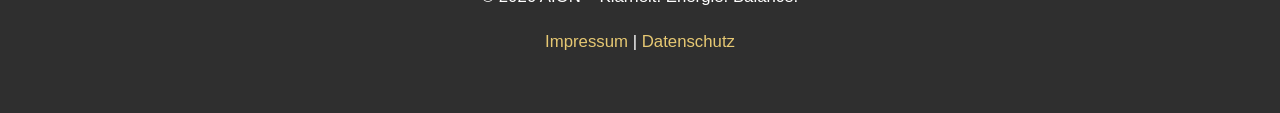
==== commit 1d7cbc9f: "H1 + Termin Section" ====
--- a/index.html
+++ b/index.html
@@ -2,200 +2,343 @@
 <html lang="de">
 <head>
     <link href="https://assets.calendly.com/assets/external/widget.css" rel="stylesheet">
-<script src="https://assets.calendly.com/assets/external/widget.js" async></script>
+    <script src="https://assets.calendly.com/assets/external/widget.js" async></script>
+
     <meta charset="UTF-8">
     <meta name="viewport" content="width=device-width, initial-scale=1.0">
+
     <title>AION – Klarheit. Energie. Balance.</title>
+
     <link rel="stylesheet" href="styles.css">
 </head>
 
 <body>
 
+<!-- =========================
+HEADER
+========================= -->
 <header class="header">
     <div class="nav">
+
         <div class="logo">
-            <a href="#hero">
+            <a href="#start">
                 <img src="assets/AION_Logo_klein.png" alt="AION Logo" class="logo-img">
             </a>
         </div>
 
         <ul class="nav-links">
-            <li><a href="#hero">Start</a></li>
+            <li><a href="#start">Start</a></li>
             <li><a href="#angebot">Angebot</a></li>
             <li><a href="#termin">Termin</a></li>
             <li><a href="#kontakt">Kontakt</a></li>
         </ul>
 
+        <button class="hamburger" id="hamburger">☰</button>
+
         <a href="#termin" class="btn-primary nav-cta">Termin buchen</a>
+
     </div>
 </header>
 
-<section class="hero">
-    <div class="hero-container">
-
-        <!-- TEXT -->
+<!-- =========================
+HERO
+========================= -->
+<section id="start" class="hero">
+
+    <div class="hero-content">
+
         <div class="hero-text">
 
-            <h1 class="hero-title">
-                AION – Klarheit, Energie und innere Balance
-            </h1>
-
-            <div class="hero-content">
-                <p>
-                    Mein Name ist Shawn Kennedy. Ich begleite Menschen dabei, wieder mehr Klarheit,
-                    innere Ruhe und Balance in ihr Leben zu bringen.
-                </p>
-
-                <p>
-                    Im Mittelpunkt meiner Arbeit steht die Wahrnehmung deines Energiefeldes.
-                    Ich spüre mögliche Ungleichgewichte, erkenne Blockaden und arbeite gezielt daran,
-                    dein inneres Gleichgewicht zu unterstützen. Dabei verbinde ich Gespräch, Reiki,
-                    Arbeit in der Aura und dem Energiefeld, Radiästhesie und kinesiologische Muskeltests
-                    zu einer individuellen Herangehensweise.
-                </p>
-
-                <p>
-                    Jede Sitzung ist auf deinen aktuellen Zustand abgestimmt. Du erhältst Orientierung,
-                    neue Perspektiven und Impulse, die dich dabei unterstützen, dich selbst bewusster
-                    wahrzunehmen und mehr Stabilität in deinem Alltag zu entwickeln.
-                </p>
-
-                <p>
-                    Mein Ziel ist es, dich achtsam zu begleiten und dir einen Raum zu geben, in dem
-                    Klarheit entstehen und sich innere Ruhe entfalten kann.
-                </p>
-            </div>
-
-            <div class="hero-button">
-                <a href="#kontakt" class="btn-primary">Termin vereinbaren</a>
-            </div>
-
-        </div>
-
-    </div>
-</section>
-
+            <h1>AION - Lebenszeit, zeitloser Raum für Entwicklung und Entspannung</h1>
+
+            <p class="lead">
+                Mehr Ruhe im Alltag – und wieder vorankommen in deinem Leben 
+                Fühlst du dich gestresst, innerlich unruhig oder irgendwie festgefahren?
+                Als würdest du auf der Stelle treten, obwohl du eigentlich weiter willst?
+            </p>
+
+            <p>
+                In meiner Arbeit unterstütze ich dich dabei, wieder zur Ruhe zu kommen,
+                klarer zu sehen und neue Schritte für dich zu erkennen.
+            </p>
+
+            <p>
+                Ruhig, verständlich und ganz auf dich abgestimmt.
+            </p>
+
+            <p class="cta-text">
+                👉 Buche jetzt deine persönliche Auszeit im Raum Würzburg
+            </p>
+
+            <a href="#termin" class="btn-primary">Termin vereinbaren</a>
+
+        </div>
+
+        <div class="hero-image">
+            <img src="Foto_Shawn.png" alt="Shawn Kennedy Portrait">
+        </div>
+
+    </div>
+</section>
+
+<!-- =========================
+INTRO / EMPFANG
+========================= -->
+<section class="section">
+
+    <h2>Ein Raum für dich – zum Ankommen und Sortieren</h2>
+
+    <p>
+        Wenn der Alltag laut wird, Gedanken kreisen oder sich innerlich etwas blockiert anfühlt,
+        entsteht oft das Gefühl, den eigenen Zugang zu sich selbst zu verlieren.
+    </p>
+
+    <p>
+        Hier beginnt der erste Schritt: Ruhe, Wahrnehmung und ein klarerer Blick auf das,
+        was gerade in dir passiert.
+    </p>
+
+</section>
+
+<!-- =========================
+FÜR WEN
+========================= -->
+<section class="section">
+
+    <h2>Für wen ist das gedacht?</h2>
+
+    <ul class="clean-list">
+        <li>im Alltag viel Stress hast und schlecht abschalten kannst</li>
+        <li>dich innerlich blockiert oder festgefahren fühlst</li>
+        <li>immer wieder an denselben Punkten hängen bleibst</li>
+        <li>das Gefühl hast, nicht richtig voranzukommen</li>
+        <li>dir mehr Klarheit und Entwicklung für dein Leben wünschst</li>
+    </ul>
+
+</section>
+
+<!-- =========================
+WAS PASSIERT
+========================= -->
+<section class="section">
+
+    <h2>Was passiert in einer Sitzung?</h2>
+
+    <p>
+        Du bekommst einen Raum, in dem du zur Ruhe kommen kannst und gleichzeitig Klarheit für dich gewinnst.
+    </p>
+
+    <p>Gemeinsam schauen wir:</p>
+
+    <ul class="clean-list">
+        <li>wo du gerade stehst</li>
+        <li>was dich möglicherweise zurückhält</li>
+        <li>was sich verändern darf</li>
+    </ul>
+
+    <p>
+        Dabei geht es nicht um Druck oder „höher, schneller, weiter“,
+        sondern darum, dass du wieder Zugang zu dir selbst bekommst.
+    </p>
+
+</section>
+
+<!-- =========================
+WAS BRINGT ES
+========================= -->
+<section class="section">
+
+    <h2>Was bringt dir das?</h2>
+
+    <ul class="clean-list">
+        <li>mehr innere Ruhe</li>
+        <li>ein klareres Gefühl für dich selbst</li>
+        <li>das Gefühl, wieder voranzukommen</li>
+        <li>mehr Vertrauen in deine Entscheidungen</li>
+        <li>neue Perspektiven für deinen Weg</li>
+    </ul>
+
+</section>
+
+<!-- =========================
+ENTWICKLUNG
+========================= -->
+<section class="section">
+
+    <h2>Persönliche Entwicklung, die sich echt anfühlt</h2>
+
+    <p>
+        Veränderung muss nicht kompliziert sein.
+        Oft beginnt sie damit, sich selbst wieder besser zu verstehen.
+    </p>
+
+    <p>
+        Wenn du dich gerade festgefahren fühlst, kann genau das der Moment sein,
+        an dem sich etwas neu ausrichtet.
+    </p>
+
+</section>
+
+<!-- =========================
+ORT
+========================= -->
+<section class="section">
+
+    <h2>Vor Ort in Würzburg</h2>
+
+    <p>
+        Die Sitzungen finden aktuell im Raum Würzburg statt –
+        persönlich, ruhig und ohne Ablenkung.
+    </p>
+
+</section>
+
+<!-- =========================
+ANGEBOT (DEIN BESTEHENDER BLOCK)
+========================= -->
 <section id="angebot" class="section">
-    <h3>Angebot</h3>
+
+    <h2>Angebot</h2>
 
     <div class="accordion">
 
         <div class="accordion-item">
             <button class="accordion-header">Energie-Check-up</button>
             <div class="accordion-content">
-                <p>
-                    In dieser kurzen Sitzung spüre ich deinen aktuellen Energiezustand, insbesondere die Balance 
-                    deiner Chakren. Gegebenenfalls kommen kinesiologische Muskeltests, Radiästhesie und ein kurzes Gespräch zum Einsatz,
-                    um mögliche Ungleichgewichte wahrzunehmen. Die Sitzung dient der Orientierung und Bewusstwerdung deines Energieflusses.
-                </p>
-                <div class="angebot-meta">
-                    <span class="dauer">ca. 30 Minuten</span>
-                    <span class="preis">45 €</span>
-                </div>
+                <p>...</p>
             </div>
         </div>
 
         <div class="accordion-item">
             <button class="accordion-header">Intensiv-Session</button>
             <div class="accordion-content">
-                <p>
-                    Die Intensiv-Session verbindet ein tiefgehendes Anamnesegespräch, einen energetischen Scan und individuell abgestimmte Methoden.
-                    Blockaden werden erkannt, reflektiert und durch gezielte Impulse stabilisiert.
-                    Der Fokus liegt auf nachhaltiger innerer Balance, Klarheit und persönlicher Weiterentwicklung.
-                </p>
-                <div class="angebot-meta">
-                    <span class="dauer">ca. 90 Minuten +</span>
-                    <span class="preis">95 €</span>
-                </div>
+                <p>...</p>
             </div>
         </div>
 
         <div class="accordion-item">
             <button class="accordion-header">Chakra Reinigung & Ausrichtung</button>
             <div class="accordion-content">
-                <p>
-                    Gezielte Arbeit an den Energiezentren für mehr Klarheit, Vitalität und Harmonie.
-                    Erlebe, wie die Ausrichtung deiner Chakren die Balance im Alltag unterstützen kann.
-                </p>
-                <div class="angebot-meta">
-                    <span class="dauer">ca. 60 Minuten</span>
-                    <span class="preis">75 €</span>
-                </div>
+                <p>...</p>
             </div>
         </div>
 
         <div class="accordion-item">
             <button class="accordion-header">Mikronährstoff-Check / Unverträglichkeiten</button>
             <div class="accordion-content">
-                <p>
-                    Kinesiologische Wahrnehmung individueller Reaktionen auf Mikronährstoffe oder mögliche Unverträglichkeiten.
-                    Dient der Orientierung und bewussteren Selbstwahrnehmung.
-                    Kann eigenständig gebucht werden oder in eine 1:1 Session integriert werden.
-                </p>
-            </div>
-        </div>
-
-    </div>
-</section>
-
-  <!-- =========================
-     TERMINBUCHUNG BLOCK START
-========================= -->
+                <p>...</p>
+            </div>
+        </div>
+
+    </div>
+</section>
+
+<!-- =========================
+TERMIN
+========================= 
 <section id="termin" class="section">
-    <h3>Termin buchen</h3>
+
+    <h2>Dein erster Schritt</h2>
+
+    <p>
+        Du musst nicht genau wissen, wie es weitergeht.
+        Es reicht, dass du spürst: so wie es ist, soll es nicht bleiben.
+    </p>
+
+   
+    <div class="booking-selection">
+
+        <label class="booking-option">
+            <input type="radio" name="service" value="energieCheck">
+            <div class="booking-card">
+                <span class="title">Energie-Check-up</span>
+                <span class="meta">ca. 30 Min · 45 €</span>
+            </div>
+        </label>
+
+        <label class="booking-option">
+            <input type="radio" name="service" value="intensivSession">
+            <div class="booking-card">
+                <span class="title">Intensiv-Session</span>
+                <span class="meta">ca. 90 Min · 95 €</span>
+            </div>
+        </label>
+
+        <label class="booking-option">
+            <input type="radio" name="service" value="chakraReinigung">
+            <div class="booking-card">
+                <span class="title">Chakra Reinigung</span>
+                <span class="meta">ca. 60 Min · 75 €</span>
+            </div>
+        </label>
+
+    </div>
 
   
-
-<div class="booking-container">
-
-  <!-- Auswahl der Angebote (Bulletpoints / Radio Buttons) -->
-  <div class="service-selection">
-    <label>
-      <input type="radio" name="service" value="energieCheck">
-      Energie-Check
-    </label><br>
-
-    <label>
-      <input type="radio" name="service" value="intensivSession">
-      Intensiv-Session
-    </label><br>
-
-    <label>
-      <input type="radio" name="service" value="chakraReinigung">
-      Chakra-Reinigung
-    </label>
-  </div>
-
-  <!-- Buchungsbutton -->
-  <button onclick="openCalendly()" class="booking-button">
-    Buchungsfenster öffnen
-  </button>
-
-</div>
-
-</section>
-<!-- =========================
-     TERMINBUCHUNG BLOCK ENDE
+    <button class="booking-button" onclick="openCalendly()">
+        Termin buchen
+    </button>
+
+</section>
+-->
+<!-- =========================
+TERMIN (EINFACHE VERSION)
+========================= -->
+<section id="termin-simple" class="section">
+
+    <h2>Dein erster Schritt</h2>
+
+    <p>
+        Du musst nicht genau wissen, wie es weitergeht.
+        Es reicht, dass du spürst: so wie es ist, soll es nicht bleiben.
+    </p>
+
+    <div class="booking-selection">
+
+        <label class="booking-option">
+            <input type="radio" name="service" value="intensivSession" checked>
+            <div class="booking-card">
+                <span class="title">Termin buchen</span>
+                <span class="meta">60 Minuten · 75 €</span>
+            </div>
+        </label>
+
+    </div>
+
+    <button class="booking-button" onclick="openCalendly()">
+        Termin buchen
+    </button>
+
+</section>
+<!-- =========================
+KONTAKT
 ========================= -->
 <section id="kontakt" class="section">
-    <h3>Kontakt</h3>
-
-    <p>
-        Du hast Fragen oder möchtest vorab etwas klären?<br>
-        Schreib mir gerne eine E-Mail:
+
+    <h2>Kontakt</h2>
+
+    <p>
+        Du kannst mir jederzeit schreiben, wenn du Fragen hast oder etwas klären möchtest.
     </p>
 
     <a href="mailto:sdek@gmx.de" class="btn-secondary">
         E-Mail senden
     </a>
-</section>
-
+
+</section>
+
+<!-- =========================
+FOOTER
+========================= -->
 <footer class="footer">
-    <p>© 2025 AION – Klarheit. Energie. Balance.</p>
+
+    <p>© 2026 AION – Klarheit. Energie. Balance.</p>
+
     <p>
         <a href="impressum.html">Impressum</a> |
         <a href="datenschutz.html">Datenschutz</a>
     </p>
+
 </footer>
 
 <script src="script.js"></script>
--- a/styles.css
+++ b/styles.css
@@ -1,56 +1,80 @@
 /* -------------------------------------------------
-   AION – Farbpalette (angepasst: Gold & helleres Petrol)
-------------------------------------------------- */
+   AION – PREMIUM STYLE (HIGH-END CLEAN VERSION)
+------------------------------------------------- */
+
 :root {
-    /* GOLD statt Bronze */
-    --bronze: #C9A34E;         /* edles Gold */
-    --bronze-ui: #D4AF37;      /* klassisches Gold für Buttons */
-    --bronze-soft: #E6C873;    /* helles Gold */
-
-    /* PETROL leicht heller */
+    /* GOLD */
+    --bronze: #C9A34E;
+    --bronze-ui: #D4AF37;
+    --bronze-soft: #E6C873;
+
+    /* PETROL */
     --petrol: #245555;
     --petrol-light: #3A7A7A;
 
-    --anthrazit: #414141;
-    --anthrazit-light: #6A6A6A;
-
-    --warm-white: #F4F1EB;
+    /* NEUTRAL */
+    --anthrazit: #2F2F2F;
+    --anthrazit-light: #7A7A7A;
+
+    --warm-white: #F6F3EE;
     --white: #ffffff;
-}
-
-/* -------------------------------------------------
-   Smooth Scroll
+
+    --shadow-soft: 0 10px 30px rgba(0,0,0,0.06);
+}
+
+/* -------------------------------------------------
+   BASE
 ------------------------------------------------- */
 html {
     scroll-behavior: smooth;
-}
-
-/* -------------------------------------------------
-   Reset
-------------------------------------------------- */
-* {
+    scroll-padding-top: 90px;
+}
+
+body {
     margin: 0;
-    padding: 0;
-    box-sizing: border-box;
     font-family: "Montserrat", sans-serif;
-}
-
-body {
     background: var(--warm-white);
     color: var(--anthrazit);
-    line-height: 1.6;
-}
-
-/* -------------------------------------------------
-   Header / Navigation
+    line-height: 1.7;
+}
+
+* {
+    box-sizing: border-box;
+}
+
+/* -------------------------------------------------
+   TYPOGRAPHY
+------------------------------------------------- */
+h1, h2, h3 {
+    color: var(--petrol);
+    font-weight: 600;
+    letter-spacing: 0.2px;
+}
+
+h1 {
+    font-size: 2.4rem;
+    line-height: 1.2;
+}
+
+h2 {
+    font-size: 1.8rem;
+    margin-bottom: 20px;
+}
+
+p {
+    font-size: 1.05rem;
+}
+
+/* -------------------------------------------------
+   HEADER
 ------------------------------------------------- */
 .header {
     background: var(--white);
-    padding: 15px 40px;
-    border-bottom: 1px solid var(--anthrazit-light);
+    padding: 14px 40px;
     position: sticky;
     top: 0;
     z-index: 1000;
+    border-bottom: 1px solid rgba(0,0,0,0.06);
 }
 
 .nav {
@@ -59,16 +83,10 @@
     align-items: center;
 }
 
-.logo {
-    font-size: 1.7rem;
-    font-weight: 700;
-    color: var(--petrol);
-}
-
 .nav-links {
     display: flex;
+    gap: 22px;
     list-style: none;
-    gap: 25px;
 }
 
 .nav-links a {
@@ -79,103 +97,128 @@
 }
 
 .nav-links a:hover {
-    color: var(--bronze-soft);
-}
-
-/* Header CTA Button */
+    color: var(--bronze);
+}
+
+/* CTA */
 .nav-cta {
-    font-size: 0.95rem;
-    padding: 10px 22px;
-    border-radius: 6px;
-}
-
-/* Responsive Navigation */
+    padding: 10px 20px;
+    border-radius: 8px;
+}
+
+/* -------------------------------------------------
+   HAMBURGER
+------------------------------------------------- */
+.hamburger {
+    display: none;
+    font-size: 1.8rem;
+    background: none;
+    border: none;
+    color: var(--petrol);
+    cursor: pointer;
+}
+
+/* MOBILE NAV */
 @media (max-width: 768px) {
-    .nav {
+
+    .hamburger {
+        display: block;
+    }
+
+    .nav-links {
+        position: absolute;
+        top: 70px;
+        right: 0;
+        left: 0;
+        background: var(--white);
         flex-direction: column;
-        gap: 10px;
-    }
-
-    .nav-links {
-        flex-direction: column;
-        gap: 15px;
+        padding: 20px;
+        display: none;
+        text-align: center;
+        box-shadow: var(--shadow-soft);
+    }
+
+    .nav-links.active {
+        display: flex;
     }
 
     .nav-cta {
-        margin-top: 10px;
-    }
-}
-
-.header.sticky {
-    box-shadow: 0 3px 8px rgba(0,0,0,0.1);
-}
-
-/* -------------------------------------------------
-   Hero-Bereich
+        display: none;
+    }
+}
+
+/* -------------------------------------------------
+   HERO (PREMIUM)
 ------------------------------------------------- */
 .hero {
-    text-align: center;
     padding: 120px 30px;
     background: var(--anthrazit);
+    color: var(--warm-white);
+}
+
+.hero-content {
+    display: flex;
+    gap: 60px;
+    align-items: center;
+    max-width: 1100px;
+    margin: 0 auto;
+}
+
+.hero-text {
+    flex: 1;
+}
+
+.hero-image {
+    flex: 1;
+}
+
+.hero-image img {
+    width: 100%;
+    border-radius: 14px;
+    box-shadow: var(--shadow-soft);
+}
+
+.hero h1 {
     color: var(--white);
-}
-
-.hero h1 {
-    font-size: 2.5rem;
-    letter-spacing: 4px;
-    font-weight: 700;
-    margin-bottom: 40px;
-}
-
-.hero h2 {
-    font-size: 1.8rem;
+    margin-bottom: 25px;
+}
+
+.hero p {
+    color: rgba(255,255,255,0.85);
+    margin-bottom: 14px;
+    text-align: left;
+}
+
+.hero .cta-text {
     color: var(--bronze);
-    margin-bottom: 20px;
-    letter-spacing: 2px;
-}
-
-.hero p {
-    font-size: 1.1rem;
-    max-width: 600px;
-    margin: 0 auto 30px auto;
-    line-height: 1.6;
-    color: var(--warm-white);
-}
-
-.hero .btn-primary {
-    font-size: 1rem;
-    padding: 14px 32px;
-}
-
-.hero .btn-primary:hover {
-    transform: scale(1.05);
-}
-
-/* -------------------------------------------------
-   Buttons
+    margin-top: 20px;
+    font-weight: 500;
+}
+
+/* -------------------------------------------------
+   BUTTONS
 ------------------------------------------------- */
 .btn-primary {
     background: linear-gradient(135deg, var(--bronze-ui), var(--bronze));
     color: var(--white);
     padding: 12px 26px;
-    border-radius: 6px;
+    border-radius: 10px;
     text-decoration: none;
     font-weight: 600;
+    display: inline-block;
     transition: 0.25s;
-    display: inline-block;
-    margin-top: 15px;
 }
 
 .btn-primary:hover {
+    transform: translateY(-2px);
     background: linear-gradient(135deg, var(--bronze), var(--bronze-soft));
-    transform: translateY(-2px);
 }
 
 .btn-secondary {
     background: var(--petrol);
     color: var(--white);
     padding: 12px 26px;
-    border-radius: 6px;
+    border-radius: 10px;
     border: none;
     cursor: pointer;
     transition: 0.25s;
@@ -185,29 +228,128 @@
     background: var(--petrol-light);
 }
 
-#kontakt .btn-secondary {
-    display: inline-block;
-    margin-top: 12px;
-    text-align: center;
-}
-
-/* -------------------------------------------------
-   Section
+/* -------------------------------------------------
+   SECTIONS
 ------------------------------------------------- */
 .section {
-    padding: 100px 30px;
+    padding: 90px 30px;
     max-width: 900px;
     margin: 0 auto;
 }
 
-.section h3 {
-    font-size: 2rem;
-    margin-bottom: 20px;
-    color: var(--petrol);
-}
-
-/* -------------------------------------------------
-   Footer
+section p {
+    margin-bottom: 14px;
+}
+
+/* -------------------------------------------------
+   ACCORDION (CLEAN PREMIUM)
+------------------------------------------------- */
+.accordion-item {
+    border-bottom: 1px solid rgba(0,0,0,0.08);
+}
+
+.accordion-header {
+    width: 100%;
+    background: none;
+    border: none;
+    text-align: left;
+    padding: 18px 0;
+    font-size: 1.15rem;
+    font-weight: 600;
+    color: var(--petrol);
+    cursor: pointer;
+}
+
+.accordion-header:hover {
+    color: var(--bronze);
+}
+
+.accordion-content {
+    max-height: 0;
+    overflow: hidden;
+    transition: max-height 0.35s ease;
+}
+
+.accordion-content p {
+    padding-bottom: 12px;
+}
+
+/* META (PREIS / ZEIT) */
+.angebot-meta {
+    display: flex;
+    justify-content: space-between;
+    font-size: 0.92rem;
+    margin-top: 10px;
+    padding-top: 10px;
+    border-top: 1px solid rgba(0,0,0,0.06);
+}
+
+.dauer {
+    color: var(--anthrazit-light);
+}
+
+.preis {
+    color: var(--petrol);
+    font-weight: 600;
+}
+
+/* -------------------------------------------------
+   BOOKING SELECTION (High-End, clean)
+------------------------------------------------- */
+
+.booking-selection {
+    margin: 40px 0;
+    display: flex;
+    flex-direction: column;
+    gap: 15px;
+}
+
+/* Label als klickbare Karte */
+.booking-option {
+    cursor: pointer;
+}
+
+/* Radio verstecken */
+.booking-option input {
+    display: none;
+}
+
+/* Karte */
+.booking-card {
+    padding: 18px 20px;
+    border: 1px solid var(--anthrazit-light);
+    border-radius: 6px;
+    background: var(--white);
+    transition: 0.25s;
+    display: flex;
+    justify-content: space-between;
+    align-items: center;
+}
+
+/* Titel */
+.booking-card .title {
+    font-weight: 600;
+    color: var(--petrol);
+}
+
+/* Meta */
+.booking-card .meta {
+    font-size: 0.9rem;
+    color: var(--anthrazit-light);
+}
+
+/* Hover */
+.booking-option:hover .booking-card {
+    border-color: var(--bronze);
+}
+
+/* Active (ausgewählt) */
+.booking-option input:checked + .booking-card {
+    border-color: var(--petrol);
+    background: rgba(36, 85, 85, 0.05);
+}
+/* -------------------------------------------------
+   FOOTER
 ------------------------------------------------- */
 .footer {
     text-align: center;
@@ -222,95 +364,19 @@
 }
 
 .footer a:hover {
-    color: var(--bronze-soft);
-}
-
-/* -------------------------------------------------
-   Accordion / Angebotssection
-------------------------------------------------- */
-.accordion {
-    margin-top: 30px;
-}
-
-.accordion-item {
-    border-bottom: 1px solid var(--anthrazit-light);
-}
-
-.accordion-header {
-    width: 100%;
-    background: none;
-    border: none;
-    text-align: left;
-    font-size: 1.2rem;
-    font-weight: 600;
-    padding: 18px 0;
-    cursor: pointer;
-    color: var(--petrol);
-    transition: 0.2s;
-}
-
-.accordion-header:hover {
     color: var(--bronze);
 }
 
-.accordion-content {
-    max-height: 0;
-    overflow: hidden;
-    transition: max-height 0.3s ease;
-}
-
-.accordion-content p {
-    padding-bottom: 20px;
-    color: var(--anthrazit);
-}
-
-/* -------------------------------------------------
-   Angebots Meta (Zeit & Preis)
-------------------------------------------------- */
-.angebot-meta {
-    display: flex;
-    justify-content: space-between;
-    align-items: center;
-    margin-top: 10px;
-    padding-top: 10px;
-    border-top: 1px solid rgba(0,0,0,0.08);
-    font-size: 0.95rem;
-}
-
-.angebot-meta .dauer {
-    color: var(--anthrazit-light);
-}
-
-.angebot-meta .preis {
-    color: var(--petrol);
-    font-weight: 600;
-    letter-spacing: 0.5px;
-}
-
-/* -------------------------------------------------
-   TERMINBUCHUNG
-------------------------------------------------- */
-.booking-container {
-    max-width: 300px;
-}
-
-.service-selection {
-    margin-bottom: 10px;
-}
-
-.booking-button {
-    background: var(--petrol);
-    color: var(--white);
-    padding: 12px 26px;
-    border-radius: 6px;
-    border: none;
-    cursor: pointer;
-    display: inline-block;
-    margin-top: 20px;
-    text-align: center;
-    transition: 0.25s;
-}
-
-.booking-button:hover {
-    background: var(--petrol-light);
+/* -------------------------------------------------
+   MOBILE HERO FIX
+------------------------------------------------- */
+@media (max-width: 900px) {
+    .hero-content {
+        flex-direction: column;
+        text-align: center;
+    }
+
+    .hero p {
+        text-align: center;
+    }
 }
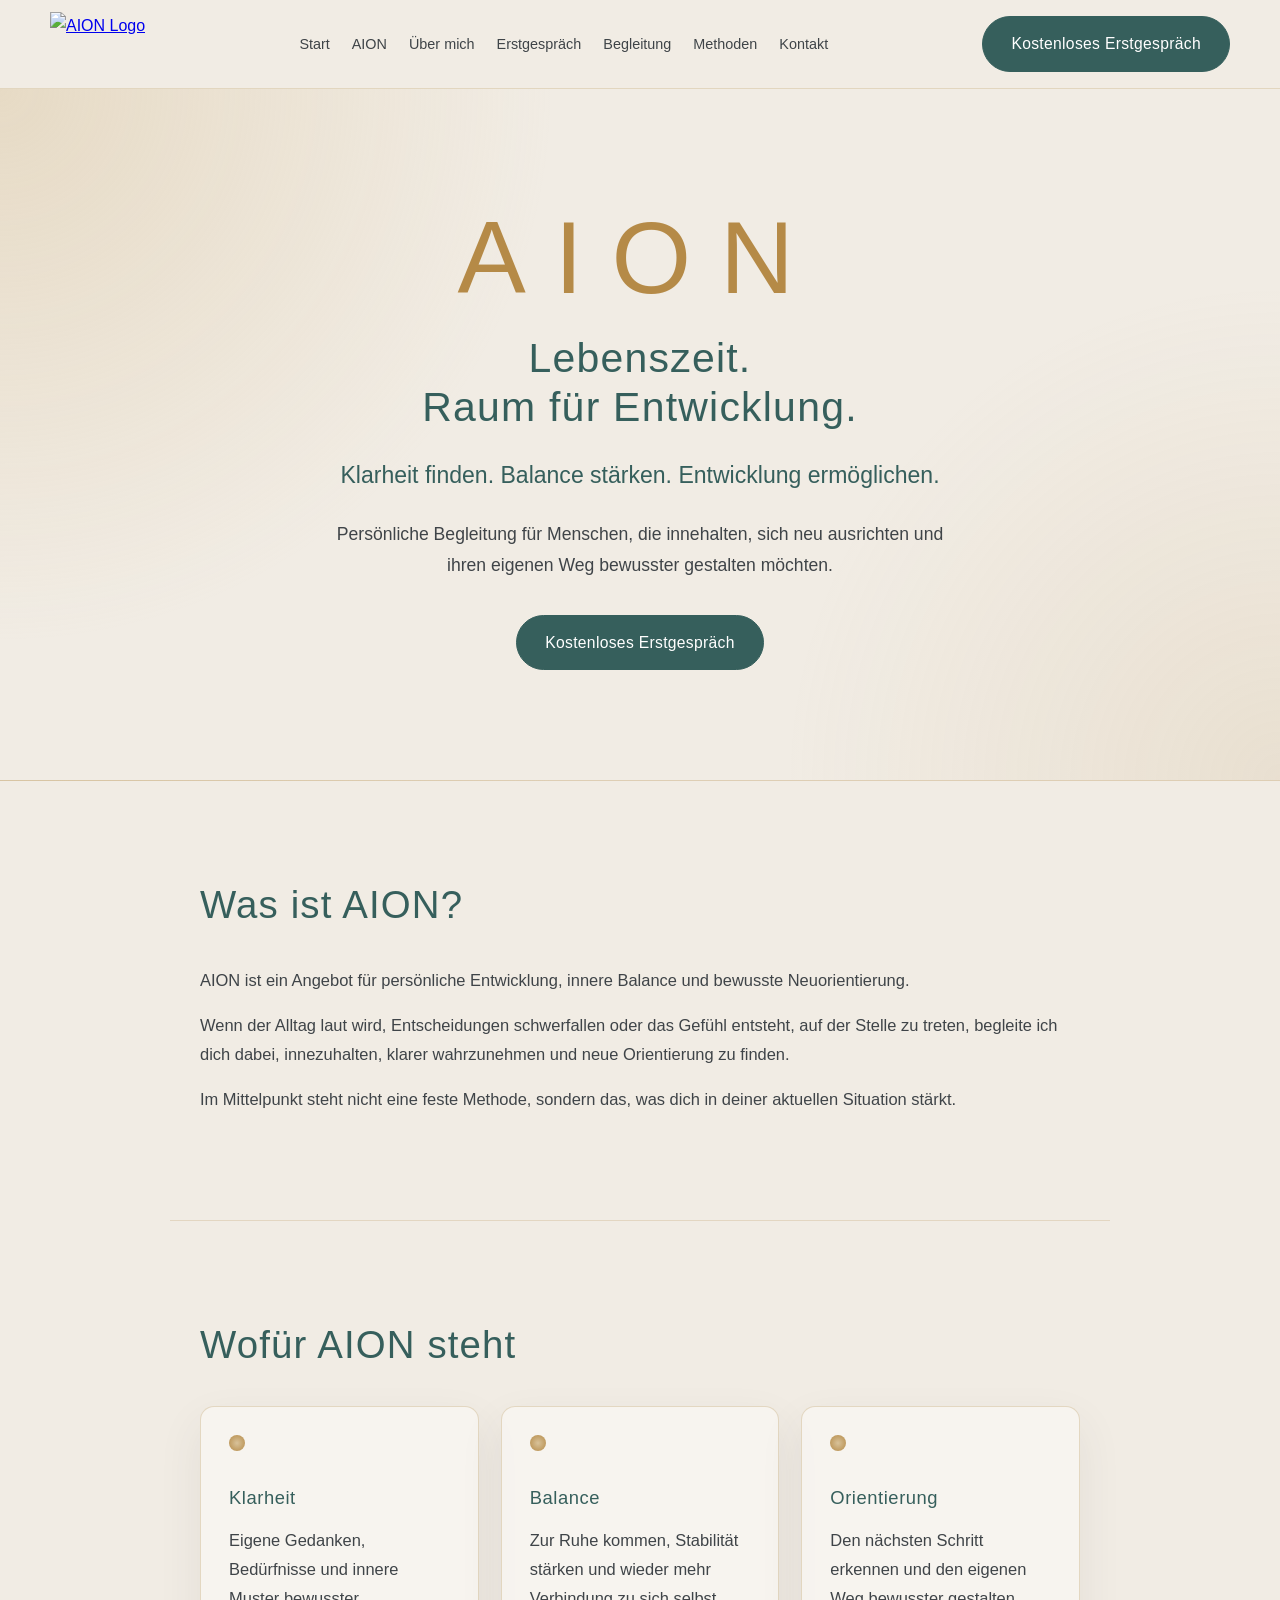
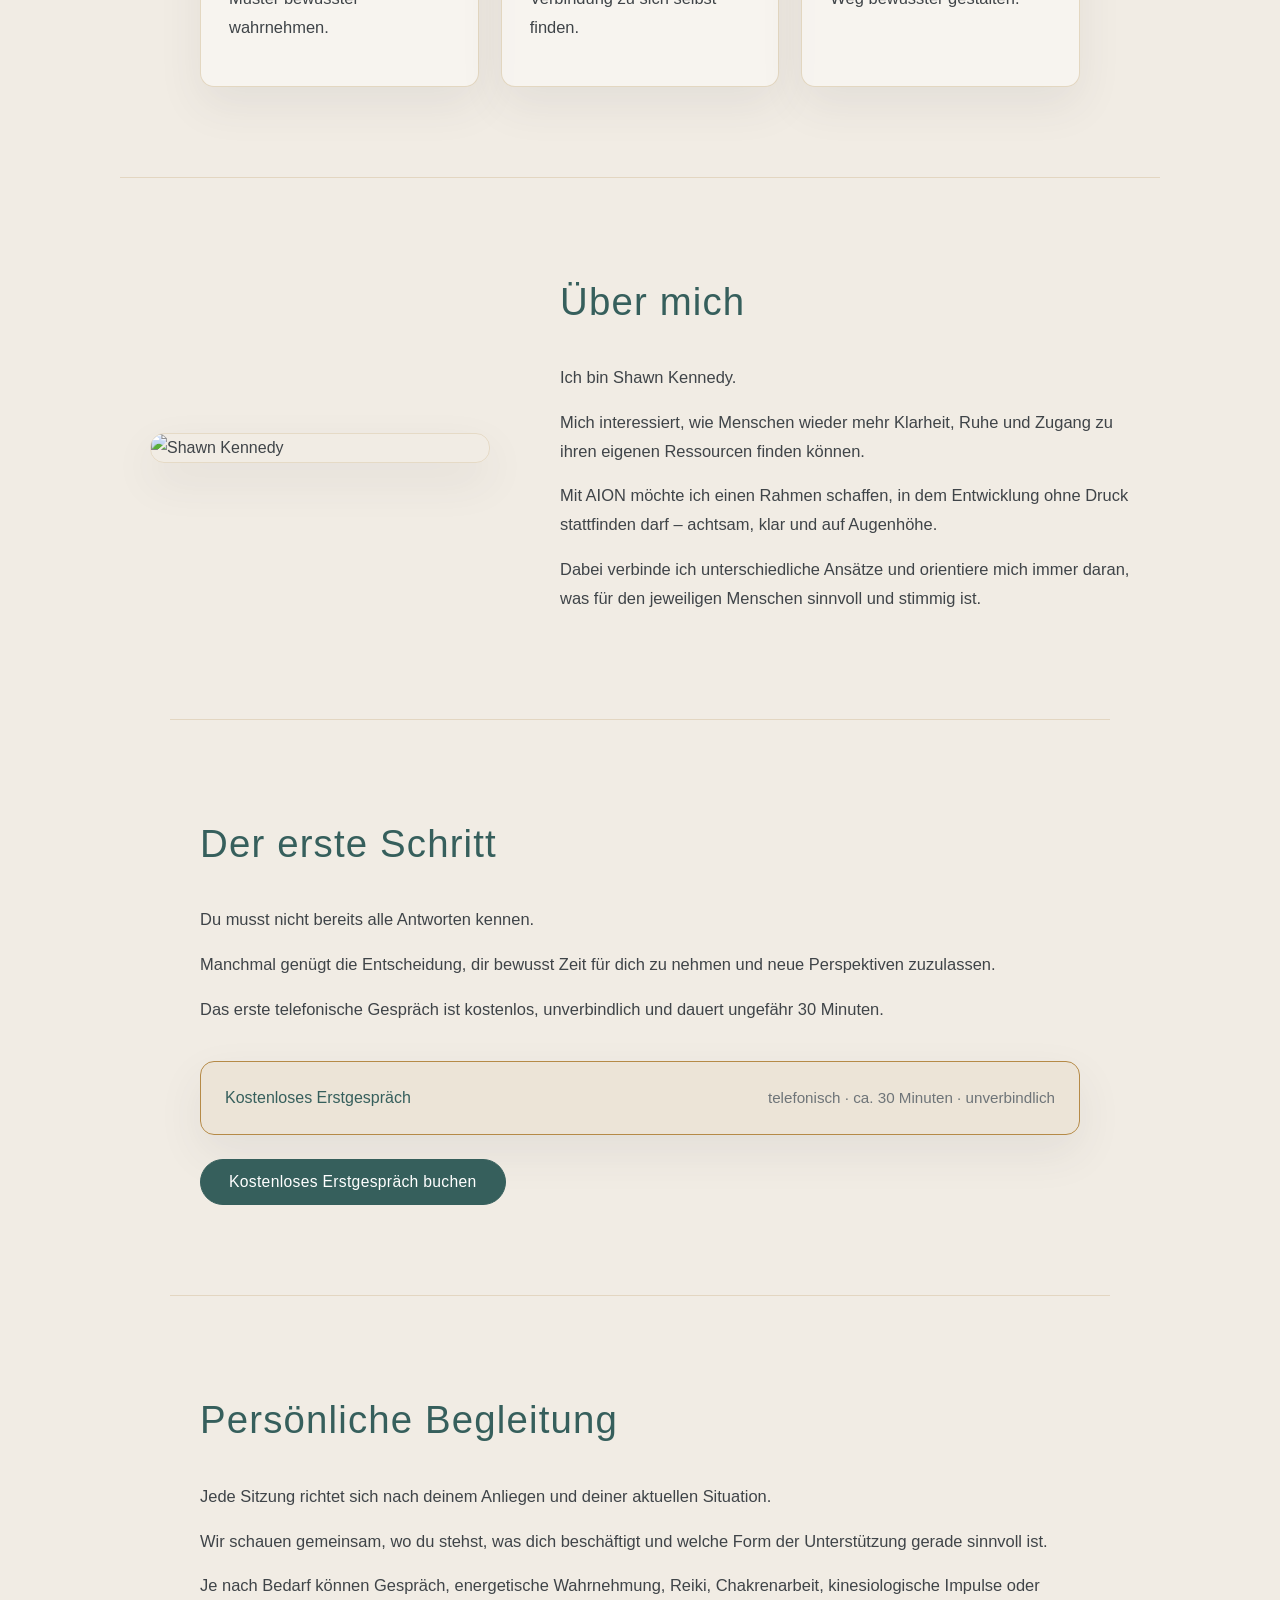
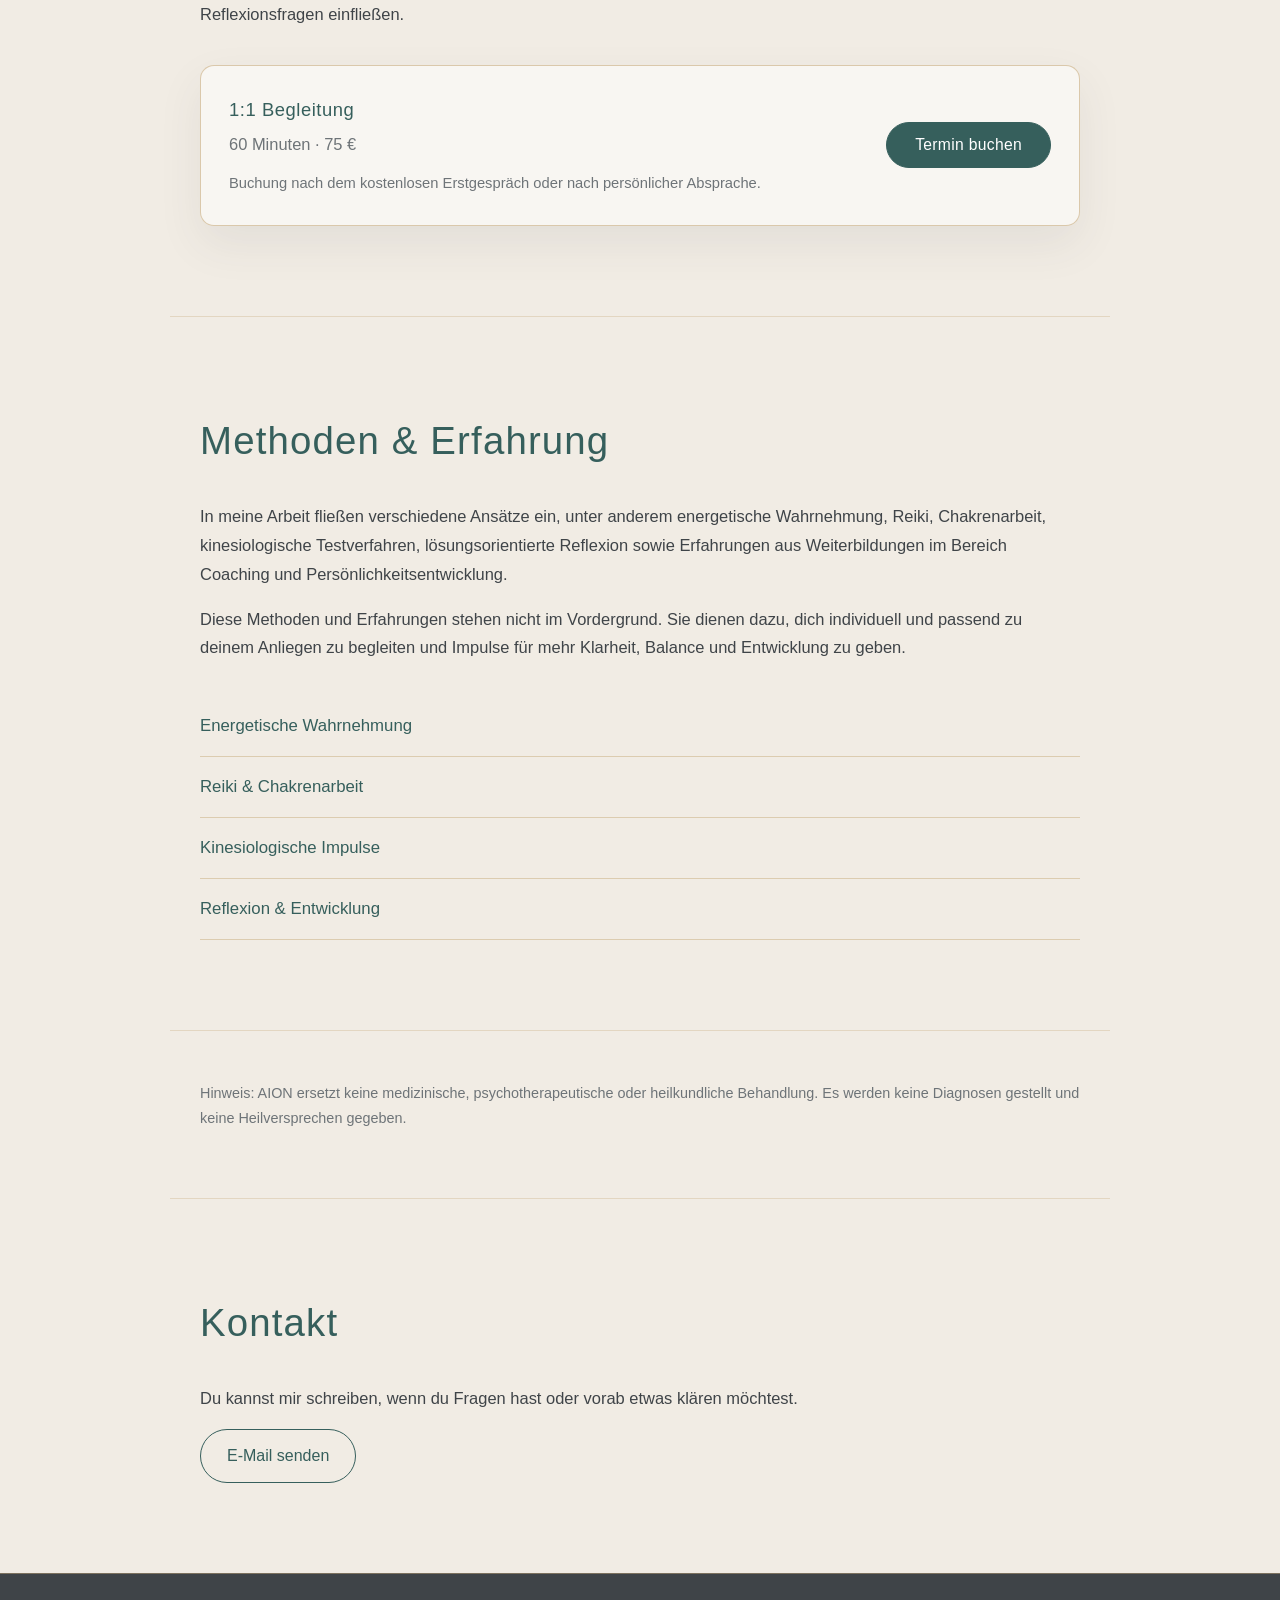
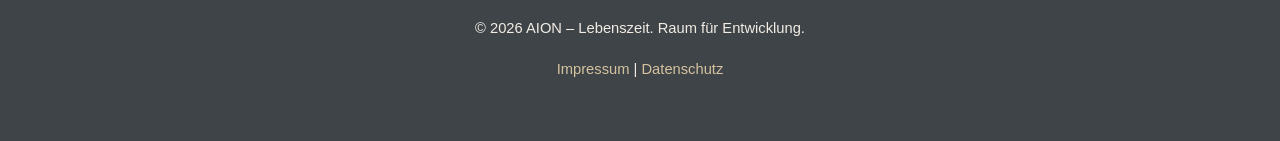
==== commit 2748e205: "kompletter Umbau und anpassung an CI" ====
--- a/index.html
+++ b/index.html
@@ -6,339 +6,288 @@
 
     <meta charset="UTF-8">
     <meta name="viewport" content="width=device-width, initial-scale=1.0">
-
-    <title>AION – Klarheit. Energie. Balance.</title>
-
+    <title>AION – Lebenszeit. Raum für Entwicklung.</title>
+
+    <link rel="icon" type="image/png" href="assets/icons/AION_Favicon.png">
     <link rel="stylesheet" href="styles.css">
 </head>
 
 <body>
 
-<!-- =========================
-HEADER
-========================= -->
 <header class="header">
     <div class="nav">
-
         <div class="logo">
             <a href="#start">
-                <img src="assets/AION_Logo_klein.png" alt="AION Logo" class="logo-img">
+                <img src="assets/icons/AION_Favicon.png" alt="AION Logo" class="logo-img">
             </a>
         </div>
 
-        <ul class="nav-links">
+        <ul class="nav-links" id="navLinks">
             <li><a href="#start">Start</a></li>
-            <li><a href="#angebot">Angebot</a></li>
-            <li><a href="#termin">Termin</a></li>
+            <li><a href="#aion">AION</a></li>
+            <li><a href="#ueber-mich">Über mich</a></li>
+            <li><a href="#erstgespraech">Erstgespräch</a></li>
+            <li><a href="#angebot">Begleitung</a></li>
+            <li><a href="#methoden">Methoden</a></li>
             <li><a href="#kontakt">Kontakt</a></li>
         </ul>
 
-        <button class="hamburger" id="hamburger">☰</button>
-
-        <a href="#termin" class="btn-primary nav-cta">Termin buchen</a>
-
+        <button class="hamburger" id="hamburger" aria-label="Menü öffnen">☰</button>
+
+        <a href="#erstgespraech" class="btn-primary nav-cta">
+            Kostenloses Erstgespräch
+        </a>
     </div>
 </header>
 
-<!-- =========================
-HERO
-========================= -->
 <section id="start" class="hero">
-
     <div class="hero-content">
-
         <div class="hero-text">
-
-            <h1>AION - Lebenszeit, zeitloser Raum für Entwicklung und Entspannung</h1>
+            <p class="hero-brand">AION</p>
+
+            <h1>Lebenszeit.<br>Raum für Entwicklung.</h1>
+
+            <p class="hero-subline">
+                Klarheit finden. Balance stärken. Entwicklung ermöglichen.
+            </p>
 
             <p class="lead">
-                Mehr Ruhe im Alltag – und wieder vorankommen in deinem Leben 
-                Fühlst du dich gestresst, innerlich unruhig oder irgendwie festgefahren?
-                Als würdest du auf der Stelle treten, obwohl du eigentlich weiter willst?
-            </p>
+                Persönliche Begleitung für Menschen, die innehalten,
+                sich neu ausrichten und ihren eigenen Weg bewusster gestalten möchten.
+            </p>
+
+            <a href="#erstgespraech" class="btn-primary">
+                Kostenloses Erstgespräch
+            </a>
+        </div>
+    </div>
+</section>
+
+<section id="aion" class="section">
+    <h2>Was ist AION?</h2>
+
+    <p>
+        AION ist ein Angebot für persönliche Entwicklung, innere Balance
+        und bewusste Neuorientierung.
+    </p>
+
+    <p>
+        Wenn der Alltag laut wird, Entscheidungen schwerfallen oder das Gefühl entsteht,
+        auf der Stelle zu treten, begleite ich dich dabei, innezuhalten,
+        klarer wahrzunehmen und neue Orientierung zu finden.
+    </p>
+
+    <p>
+        Im Mittelpunkt steht nicht eine feste Methode, sondern das,
+        was dich in deiner aktuellen Situation stärkt.
+    </p>
+</section>
+
+<section class="section values-section">
+    <h2>Wofür AION steht</h2>
+
+    <div class="values-grid">
+        <div class="value-card">
+            <span class="gold-dot"></span>
+            <h3>Klarheit</h3>
+            <p>Eigene Gedanken, Bedürfnisse und innere Muster bewusster wahrnehmen.</p>
+        </div>
+
+        <div class="value-card">
+            <span class="gold-dot"></span>
+            <h3>Balance</h3>
+            <p>Zur Ruhe kommen, Stabilität stärken und wieder mehr Verbindung zu sich selbst finden.</p>
+        </div>
+
+        <div class="value-card">
+            <span class="gold-dot"></span>
+            <h3>Orientierung</h3>
+            <p>Den nächsten Schritt erkennen und den eigenen Weg bewusster gestalten.</p>
+        </div>
+    </div>
+</section>
+
+<section id="ueber-mich" class="section about-section">
+    <div class="about-content">
+        <div class="about-image">
+            <img src="assets/images/Foto_Shawn.jpg" alt="Shawn Kennedy">
+        </div>
+
+        <div class="about-text">
+            <h2>Über mich</h2>
+
+            <p>Ich bin Shawn Kennedy.</p>
 
             <p>
-                In meiner Arbeit unterstütze ich dich dabei, wieder zur Ruhe zu kommen,
-                klarer zu sehen und neue Schritte für dich zu erkennen.
+                Mich interessiert, wie Menschen wieder mehr Klarheit, Ruhe
+                und Zugang zu ihren eigenen Ressourcen finden können.
             </p>
 
             <p>
-                Ruhig, verständlich und ganz auf dich abgestimmt.
-            </p>
-
-            <p class="cta-text">
-                👉 Buche jetzt deine persönliche Auszeit im Raum Würzburg
-            </p>
-
-            <a href="#termin" class="btn-primary">Termin vereinbaren</a>
-
-        </div>
-
-        <div class="hero-image">
-            <img src="Foto_Shawn.png" alt="Shawn Kennedy Portrait">
-        </div>
-
-    </div>
-</section>
-
-<!-- =========================
-INTRO / EMPFANG
-========================= -->
-<section class="section">
-
-    <h2>Ein Raum für dich – zum Ankommen und Sortieren</h2>
-
-    <p>
-        Wenn der Alltag laut wird, Gedanken kreisen oder sich innerlich etwas blockiert anfühlt,
-        entsteht oft das Gefühl, den eigenen Zugang zu sich selbst zu verlieren.
-    </p>
-
-    <p>
-        Hier beginnt der erste Schritt: Ruhe, Wahrnehmung und ein klarerer Blick auf das,
-        was gerade in dir passiert.
-    </p>
-
-</section>
-
-<!-- =========================
-FÜR WEN
-========================= -->
-<section class="section">
-
-    <h2>Für wen ist das gedacht?</h2>
-
-    <ul class="clean-list">
-        <li>im Alltag viel Stress hast und schlecht abschalten kannst</li>
-        <li>dich innerlich blockiert oder festgefahren fühlst</li>
-        <li>immer wieder an denselben Punkten hängen bleibst</li>
-        <li>das Gefühl hast, nicht richtig voranzukommen</li>
-        <li>dir mehr Klarheit und Entwicklung für dein Leben wünschst</li>
-    </ul>
-
-</section>
-
-<!-- =========================
-WAS PASSIERT
-========================= -->
-<section class="section">
-
-    <h2>Was passiert in einer Sitzung?</h2>
-
-    <p>
-        Du bekommst einen Raum, in dem du zur Ruhe kommen kannst und gleichzeitig Klarheit für dich gewinnst.
-    </p>
-
-    <p>Gemeinsam schauen wir:</p>
-
-    <ul class="clean-list">
-        <li>wo du gerade stehst</li>
-        <li>was dich möglicherweise zurückhält</li>
-        <li>was sich verändern darf</li>
-    </ul>
-
-    <p>
-        Dabei geht es nicht um Druck oder „höher, schneller, weiter“,
-        sondern darum, dass du wieder Zugang zu dir selbst bekommst.
-    </p>
-
-</section>
-
-<!-- =========================
-WAS BRINGT ES
-========================= -->
-<section class="section">
-
-    <h2>Was bringt dir das?</h2>
-
-    <ul class="clean-list">
-        <li>mehr innere Ruhe</li>
-        <li>ein klareres Gefühl für dich selbst</li>
-        <li>das Gefühl, wieder voranzukommen</li>
-        <li>mehr Vertrauen in deine Entscheidungen</li>
-        <li>neue Perspektiven für deinen Weg</li>
-    </ul>
-
-</section>
-
-<!-- =========================
-ENTWICKLUNG
-========================= -->
-<section class="section">
-
-    <h2>Persönliche Entwicklung, die sich echt anfühlt</h2>
-
-    <p>
-        Veränderung muss nicht kompliziert sein.
-        Oft beginnt sie damit, sich selbst wieder besser zu verstehen.
-    </p>
-
-    <p>
-        Wenn du dich gerade festgefahren fühlst, kann genau das der Moment sein,
-        an dem sich etwas neu ausrichtet.
-    </p>
-
-</section>
-
-<!-- =========================
-ORT
-========================= -->
-<section class="section">
-
-    <h2>Vor Ort in Würzburg</h2>
-
-    <p>
-        Die Sitzungen finden aktuell im Raum Würzburg statt –
-        persönlich, ruhig und ohne Ablenkung.
-    </p>
-
-</section>
-
-<!-- =========================
-ANGEBOT (DEIN BESTEHENDER BLOCK)
-========================= -->
-<section id="angebot" class="section">
-
-    <h2>Angebot</h2>
+                Mit AION möchte ich einen Rahmen schaffen, in dem Entwicklung ohne Druck
+                stattfinden darf – achtsam, klar und auf Augenhöhe.
+            </p>
+
+            <p>
+                Dabei verbinde ich unterschiedliche Ansätze und orientiere mich immer daran,
+                was für den jeweiligen Menschen sinnvoll und stimmig ist.
+            </p>
+        </div>
+    </div>
+</section>
+
+<section id="erstgespraech" class="section booking-section">
+    <h2>Der erste Schritt</h2>
+
+    <p>
+        Du musst nicht bereits alle Antworten kennen.
+    </p>
+
+    <p>
+        Manchmal genügt die Entscheidung, dir bewusst Zeit für dich zu nehmen
+        und neue Perspektiven zuzulassen.
+    </p>
+
+    <p>
+        Das erste telefonische Gespräch ist kostenlos, unverbindlich
+        und dauert ungefähr 30 Minuten.
+    </p>
+
+    <div class="booking-selection">
+        <label class="booking-option">
+            <input type="radio" name="service" value="erstgespraech" checked>
+            <div class="booking-card">
+                <span class="title">Kostenloses Erstgespräch</span>
+                <span class="meta">telefonisch · ca. 30 Minuten · unverbindlich</span>
+            </div>
+        </label>
+    </div>
+
+    <button class="booking-button" onclick="openCalendlyIntro()">
+        Kostenloses Erstgespräch buchen
+    </button>
+</section>
+
+<section id="angebot" class="section offer-section">
+    <h2>Persönliche Begleitung</h2>
+
+    <p>
+        Jede Sitzung richtet sich nach deinem Anliegen und deiner aktuellen Situation.
+    </p>
+
+    <p>
+        Wir schauen gemeinsam, wo du stehst, was dich beschäftigt
+        und welche Form der Unterstützung gerade sinnvoll ist.
+    </p>
+
+    <p>
+        Je nach Bedarf können Gespräch, energetische Wahrnehmung, Reiki,
+        Chakrenarbeit, kinesiologische Impulse oder Reflexionsfragen einfließen.
+    </p>
+
+    <div class="offer-box">
+        <div>
+            <h3>1:1 Begleitung</h3>
+            <p>60 Minuten · 75 €</p>
+            <p class="offer-note">
+                Buchung nach dem kostenlosen Erstgespräch oder nach persönlicher Absprache.
+            </p>
+        </div>
+
+        <button class="booking-button" onclick="openCalendlySession()">
+            Termin buchen
+        </button>
+    </div>
+</section>
+
+<section id="methoden" class="section methods-section">
+    <h2>Methoden & Erfahrung</h2>
+
+<p>
+    In meine Arbeit fließen verschiedene Ansätze ein, unter anderem
+    energetische Wahrnehmung, Reiki, Chakrenarbeit, kinesiologische Testverfahren,
+    lösungsorientierte Reflexion sowie Erfahrungen aus Weiterbildungen
+    im Bereich Coaching und Persönlichkeitsentwicklung.
+</p>
+
+<p>
+    Diese Methoden und Erfahrungen stehen nicht im Vordergrund.
+    Sie dienen dazu, dich individuell und passend zu deinem Anliegen zu begleiten
+    und Impulse für mehr Klarheit, Balance und Entwicklung zu geben.
+</p>
+    </p>
 
     <div class="accordion">
-
-        <div class="accordion-item">
-            <button class="accordion-header">Energie-Check-up</button>
-            <div class="accordion-content">
-                <p>...</p>
-            </div>
-        </div>
-
-        <div class="accordion-item">
-            <button class="accordion-header">Intensiv-Session</button>
-            <div class="accordion-content">
-                <p>...</p>
-            </div>
-        </div>
-
-        <div class="accordion-item">
-            <button class="accordion-header">Chakra Reinigung & Ausrichtung</button>
-            <div class="accordion-content">
-                <p>...</p>
-            </div>
-        </div>
-
-        <div class="accordion-item">
-            <button class="accordion-header">Mikronährstoff-Check / Unverträglichkeiten</button>
-            <div class="accordion-content">
-                <p>...</p>
-            </div>
-        </div>
-
-    </div>
-</section>
-
-<!-- =========================
-TERMIN
-========================= 
-<section id="termin" class="section">
-
-    <h2>Dein erster Schritt</h2>
-
-    <p>
-        Du musst nicht genau wissen, wie es weitergeht.
-        Es reicht, dass du spürst: so wie es ist, soll es nicht bleiben.
-    </p>
-
-   
-    <div class="booking-selection">
-
-        <label class="booking-option">
-            <input type="radio" name="service" value="energieCheck">
-            <div class="booking-card">
-                <span class="title">Energie-Check-up</span>
-                <span class="meta">ca. 30 Min · 45 €</span>
-            </div>
-        </label>
-
-        <label class="booking-option">
-            <input type="radio" name="service" value="intensivSession">
-            <div class="booking-card">
-                <span class="title">Intensiv-Session</span>
-                <span class="meta">ca. 90 Min · 95 €</span>
-            </div>
-        </label>
-
-        <label class="booking-option">
-            <input type="radio" name="service" value="chakraReinigung">
-            <div class="booking-card">
-                <span class="title">Chakra Reinigung</span>
-                <span class="meta">ca. 60 Min · 75 €</span>
-            </div>
-        </label>
-
-    </div>
-
-  
-    <button class="booking-button" onclick="openCalendly()">
-        Termin buchen
-    </button>
-
-</section>
--->
-<!-- =========================
-TERMIN (EINFACHE VERSION)
-========================= -->
-<section id="termin-simple" class="section">
-
-    <h2>Dein erster Schritt</h2>
-
-    <p>
-        Du musst nicht genau wissen, wie es weitergeht.
-        Es reicht, dass du spürst: so wie es ist, soll es nicht bleiben.
-    </p>
-
-    <div class="booking-selection">
-
-        <label class="booking-option">
-            <input type="radio" name="service" value="intensivSession" checked>
-            <div class="booking-card">
-                <span class="title">Termin buchen</span>
-                <span class="meta">60 Minuten · 75 €</span>
-            </div>
-        </label>
-
-    </div>
-
-    <button class="booking-button" onclick="openCalendly()">
-        Termin buchen
-    </button>
-
-</section>
-<!-- =========================
-KONTAKT
-========================= -->
-<section id="kontakt" class="section">
-
+        <div class="accordion-item">
+            <button class="accordion-header">Energetische Wahrnehmung</button>
+            <div class="accordion-content">
+                <p>
+                    Eine achtsame Wahrnehmung dessen, was sich in deiner aktuellen Situation zeigt.
+                    Sie kann helfen, Themen, Spannungen oder innere Dynamiken bewusster zu machen.
+                </p>
+            </div>
+        </div>
+
+        <div class="accordion-item">
+            <button class="accordion-header">Reiki & Chakrenarbeit</button>
+            <div class="accordion-content">
+                <p>
+                    Unterstützende energetische Methoden, die zur Ruhe, Zentrierung
+                    und bewussteren Selbstwahrnehmung beitragen können.
+                </p>
+            </div>
+        </div>
+
+        <div class="accordion-item">
+            <button class="accordion-header">Kinesiologische Impulse</button>
+            <div class="accordion-content">
+                <p>
+                    Kinesiologische Testverfahren können ergänzend eingesetzt werden,
+                    um Hinweise und Impulse für die weitere Arbeit zu gewinnen.
+                </p>
+            </div>
+        </div>
+
+        <div class="accordion-item">
+            <button class="accordion-header">Reflexion & Entwicklung</button>
+            <div class="accordion-content">
+    <p>
+        Erfahrungen aus Weiterbildungen im Bereich Coaching und
+        Persönlichkeitsentwicklung fließen unterstützend in meine Arbeit ein.
+        Durch gezielte Fragen und gemeinsame Reflexion können neue Perspektiven
+        entstehen und nächste Schritte klarer werden.
+    </p>
+</div>
+        </div>
+    </div>
+</section>
+
+<section class="section legal-note">
+    <p>
+        Hinweis: AION ersetzt keine medizinische, psychotherapeutische oder heilkundliche Behandlung.
+        Es werden keine Diagnosen gestellt und keine Heilversprechen gegeben.
+    </p>
+</section>
+
+<section id="kontakt" class="section contact-section">
     <h2>Kontakt</h2>
 
     <p>
-        Du kannst mir jederzeit schreiben, wenn du Fragen hast oder etwas klären möchtest.
-    </p>
-
-    <a href="mailto:sdek@gmx.de" class="btn-secondary">
+        Du kannst mir schreiben, wenn du Fragen hast oder vorab etwas klären möchtest.
+    </p>
+
+    <a href="mailto:info@aion-lebenszeit.de" class="btn-secondary">
         E-Mail senden
     </a>
-
-</section>
-
-<!-- =========================
-FOOTER
-========================= -->
+</section>
+
 <footer class="footer">
-
-    <p>© 2026 AION – Klarheit. Energie. Balance.</p>
+    <p>© 2026 AION – Lebenszeit. Raum für Entwicklung.</p>
 
     <p>
         <a href="impressum.html">Impressum</a> |
         <a href="datenschutz.html">Datenschutz</a>
     </p>
-
 </footer>
 
 <script src="script.js"></script>
--- a/styles.css
+++ b/styles.css
@@ -1,114 +1,124 @@
 /* -------------------------------------------------
-   AION – PREMIUM STYLE (HIGH-END CLEAN VERSION)
+   AION – Ruhige Premium-Website
 ------------------------------------------------- */
 
 :root {
-    /* GOLD */
-    --bronze: #C9A34E;
-    --bronze-ui: #D4AF37;
-    --bronze-soft: #E6C873;
-
-    /* PETROL */
-    --petrol: #245555;
-    --petrol-light: #3A7A7A;
-
-    /* NEUTRAL */
-    --anthrazit: #2F2F2F;
-    --anthrazit-light: #7A7A7A;
-
-    --warm-white: #F6F3EE;
-    --white: #ffffff;
-
-    --shadow-soft: 0 10px 30px rgba(0,0,0,0.06);
-}
-
-/* -------------------------------------------------
-   BASE
-------------------------------------------------- */
+    --off-white: #F1ECE4;
+    --white: #FFFFFF;
+
+    --anthrazit: #3F4448;
+    --anthrazit-soft: #6E7478;
+
+    --petrol: #365F5C;
+    --petrol-dark: #294947;
+
+    --gold: #C5A878;
+    --gold-deep: #B58A47;
+    --gold-light: #D8C29A;
+    --champagner: #D5C29F;
+
+    --shadow-soft: 0 18px 45px rgba(63, 68, 72, 0.08);
+    --radius: 14px;
+}
+
 html {
     scroll-behavior: smooth;
-    scroll-padding-top: 90px;
+    scroll-padding-top: 100px;
 }
 
 body {
     margin: 0;
     font-family: "Montserrat", sans-serif;
-    background: var(--warm-white);
+    background: var(--off-white);
     color: var(--anthrazit);
-    line-height: 1.7;
+    line-height: 1.75;
 }
 
 * {
     box-sizing: border-box;
 }
 
-/* -------------------------------------------------
-   TYPOGRAPHY
-------------------------------------------------- */
+img {
+    max-width: 100%;
+    display: block;
+}
+
+/* TYPOGRAPHY */
 h1, h2, h3 {
     color: var(--petrol);
-    font-weight: 600;
-    letter-spacing: 0.2px;
+    font-weight: 500;
+    letter-spacing: 0.03em;
 }
 
 h1 {
-    font-size: 2.4rem;
-    line-height: 1.2;
+    font-size: clamp(1.75rem, 3.2vw, 2.75rem);
+    line-height: 1.18;
+    margin: 0 0 24px;
 }
 
 h2 {
-    font-size: 1.8rem;
-    margin-bottom: 20px;
+    font-size: clamp(1.8rem, 3vw, 2.4rem);
+    margin: 0 0 28px;
+}
+
+h3 {
+    font-size: 1.15rem;
+    margin: 0 0 12px;
 }
 
 p {
-    font-size: 1.05rem;
-}
-
-/* -------------------------------------------------
-   HEADER
-------------------------------------------------- */
+    font-size: 1.03rem;
+    margin: 0 0 16px;
+}
+
+/* HEADER */
 .header {
-    background: var(--white);
-    padding: 14px 40px;
+    background: rgba(241, 236, 228, 0.94);
+    backdrop-filter: blur(10px);
+    padding: 12px 40px;
     position: sticky;
     top: 0;
     z-index: 1000;
-    border-bottom: 1px solid rgba(0,0,0,0.06);
+    border-bottom: 1px solid rgba(197, 168, 120, 0.34);
 }
 
 .nav {
+    max-width: 1180px;
+    margin: 0 auto;
     display: flex;
     justify-content: space-between;
     align-items: center;
+}
+
+.logo-img {
+    height: 64px;
+    width: auto;
 }
 
 .nav-links {
     display: flex;
     gap: 22px;
     list-style: none;
+    padding: 0;
+    margin: 0;
 }
 
 .nav-links a {
     text-decoration: none;
     color: var(--anthrazit);
-    font-weight: 500;
-    transition: 0.2s;
+    font-size: 0.9rem;
+    font-weight: 500;
+    transition: 0.2s ease;
 }
 
 .nav-links a:hover {
-    color: var(--bronze);
-}
-
-/* CTA */
+    color: var(--gold-deep);
+}
+
 .nav-cta {
-    padding: 10px 20px;
-    border-radius: 8px;
-}
-
-/* -------------------------------------------------
-   HAMBURGER
-------------------------------------------------- */
+    white-space: nowrap;
+}
+
 .hamburger {
     display: none;
     font-size: 1.8rem;
@@ -118,8 +128,333 @@
     cursor: pointer;
 }
 
-/* MOBILE NAV */
+/* BUTTONS */
+.btn-primary,
+.booking-button {
+    background: var(--petrol);
+    color: var(--white);
+    padding: 13px 28px;
+    border-radius: 999px;
+    text-decoration: none;
+    font-weight: 500;
+    display: inline-block;
+    border: 1px solid var(--petrol);
+    cursor: pointer;
+    transition: 0.25s ease;
+    letter-spacing: 0.02em;
+    font-family: inherit;
+    font-size: 0.98rem;
+}
+
+.btn-primary:hover,
+.booking-button:hover {
+    background: var(--petrol-dark);
+    border-color: var(--petrol-dark);
+    transform: translateY(-2px);
+}
+
+.btn-secondary {
+    background: transparent;
+    color: var(--petrol);
+    padding: 12px 26px;
+    border-radius: 999px;
+    border: 1px solid var(--petrol);
+    text-decoration: none;
+    font-weight: 500;
+    display: inline-block;
+    transition: 0.25s ease;
+}
+
+.btn-secondary:hover {
+    background: var(--petrol);
+    color: var(--white);
+}
+
+/* HERO */
+.hero {
+    padding: 120px 30px 110px;
+    background:
+        radial-gradient(circle at top left, rgba(216, 194, 154, 0.42), transparent 38%),
+        radial-gradient(circle at bottom right, rgba(197, 168, 120, 0.18), transparent 34%),
+        var(--off-white);
+    border-bottom: 1px solid rgba(197, 168, 120, 0.45);
+}
+
+.hero-content {
+    max-width: 850px;
+    margin: 0 auto;
+    text-align: center;
+}
+
+.hero-text {
+    display: flex;
+    flex-direction: column;
+    align-items: center;
+}
+
+.hero-brand {
+    color: var(--gold-deep);
+    text-transform: uppercase;
+    letter-spacing: 0.28em;
+    font-size: clamp(3.2rem, 8vw, 6.4rem);
+    line-height: 0.95;
+    font-weight: 500;
+    margin: 0 0 28px;
+}
+
+.hero-subline {
+    color: var(--petrol);
+    font-size: clamp(1.15rem, 1.8vw, 1.45rem);
+    font-weight: 400;
+    margin: 0 auto 24px;
+}
+
+.lead {
+    color: var(--anthrazit);
+    font-size: 1.1rem;
+    max-width: 620px;
+    margin: 0 auto 34px;
+}
+
+/* SECTIONS */
+.section {
+    max-width: 940px;
+    margin: 0 auto;
+    padding: 90px 30px;
+}
+
+.section + .section {
+    border-top: 1px solid rgba(213, 194, 159, 0.5);
+}
+
+/* VALUES */
+.values-grid {
+    display: grid;
+    grid-template-columns: repeat(3, 1fr);
+    gap: 22px;
+}
+
+.value-card {
+    background: rgba(255, 255, 255, 0.42);
+    border: 1px solid rgba(213, 194, 159, 0.58);
+    border-radius: var(--radius);
+    padding: 28px;
+    box-shadow: var(--shadow-soft);
+}
+
+.gold-dot {
+    width: 16px;
+    height: 16px;
+    border-radius: 50%;
+    display: inline-block;
+    margin-bottom: 22px;
+    background: radial-gradient(circle, var(--gold-light) 0%, var(--gold-deep) 100%);
+}
+
+/* ABOUT */
+.about-section {
+    max-width: 1040px;
+}
+
+.about-content {
+    display: grid;
+    grid-template-columns: 340px 1fr;
+    gap: 70px;
+    align-items: center;
+}
+
+.about-image {
+    max-width: 340px;
+}
+
+.about-image img {
+    width: 100%;
+    border-radius: var(--radius);
+    box-shadow: var(--shadow-soft);
+    border: 1px solid rgba(197, 168, 120, 0.28);
+}
+
+.about-text h2 {
+    margin-top: 0;
+}
+
+/* OFFER */
+.offer-box {
+    margin-top: 36px;
+    padding: 28px;
+    background: rgba(255, 255, 255, 0.5);
+    border: 1px solid rgba(197, 168, 120, 0.58);
+    border-radius: var(--radius);
+    display: flex;
+    justify-content: space-between;
+    gap: 24px;
+    align-items: center;
+    box-shadow: var(--shadow-soft);
+}
+
+.offer-box h3 {
+    margin-bottom: 4px;
+}
+
+.offer-box p {
+    margin-bottom: 0;
+    color: var(--anthrazit-soft);
+}
+
+.offer-note {
+    margin-top: 12px;
+    margin-bottom: 0;
+    font-size: 0.92rem;
+    color: var(--gold-deep);
+    font-weight: 500;
+}
+
+/* ACCORDION */
+.accordion {
+    margin-top: 34px;
+}
+
+.accordion-item {
+    border-bottom: 1px solid rgba(197, 168, 120, 0.48);
+}
+
+.accordion-header {
+    width: 100%;
+    background: none;
+    border: none;
+    text-align: left;
+    padding: 20px 0;
+    font-size: 1.05rem;
+    font-weight: 500;
+    color: var(--petrol);
+    cursor: pointer;
+    font-family: inherit;
+}
+
+.accordion-header:hover {
+    color: var(--gold-deep);
+}
+
+.accordion-content {
+    max-height: 0;
+    overflow: hidden;
+    transition: max-height 0.35s ease;
+}
+
+.accordion-content p {
+    padding-bottom: 18px;
+    color: var(--anthrazit-soft);
+}
+
+/* BOOKING */
+.booking-selection {
+    margin: 38px 0 24px;
+}
+
+.booking-option {
+    cursor: pointer;
+    display: block;
+}
+
+.booking-option input {
+    display: none;
+}
+
+.booking-card {
+    padding: 22px 24px;
+    border: 1px solid rgba(197, 168, 120, 0.7);
+    border-radius: var(--radius);
+    background: rgba(255, 255, 255, 0.52);
+    transition: 0.25s ease;
+    display: flex;
+    justify-content: space-between;
+    gap: 20px;
+    align-items: center;
+    box-shadow: var(--shadow-soft);
+}
+
+.booking-card .title {
+    font-weight: 500;
+    color: var(--petrol);
+}
+
+.booking-card .meta {
+    font-size: 0.95rem;
+    color: var(--anthrazit-soft);
+}
+
+.booking-option input:checked + .booking-card {
+    border-color: var(--gold-deep);
+    background: rgba(197, 168, 120, 0.12);
+}
+
+/* LEGAL */
+.legal-note {
+    padding-top: 50px;
+    padding-bottom: 50px;
+}
+
+.legal-note p {
+    font-size: 0.9rem;
+    color: var(--anthrazit-soft);
+}
+
+/* FOOTER */
+.footer {
+    text-align: center;
+    padding: 42px 20px;
+    background: var(--anthrazit);
+    color: var(--off-white);
+    border-top: 1px solid rgba(197, 168, 120, 0.45);
+}
+
+.footer p {
+    font-size: 0.92rem;
+}
+
+.footer a {
+    color: var(--champagner);
+    text-decoration: none;
+}
+
+.footer a:hover {
+    color: var(--gold);
+}
+
+/* MOBILE */
+@media (max-width: 900px) {
+    .values-grid {
+        grid-template-columns: 1fr;
+    }
+
+    .about-content {
+        grid-template-columns: 1fr;
+        gap: 40px;
+    }
+
+    .about-image {
+        max-width: 320px;
+        margin: 0 auto;
+    }
+
+    .offer-box {
+        flex-direction: column;
+        align-items: flex-start;
+    }
+}
+
 @media (max-width: 768px) {
+    html {
+        scroll-padding-top: 84px;
+    }
+
+    .header {
+        padding: 10px 22px;
+    }
+
+    .logo-img {
+        height: 42px;
+    }
 
     .hamburger {
         display: block;
@@ -130,12 +465,13 @@
         top: 70px;
         right: 0;
         left: 0;
-        background: var(--white);
+        background: var(--off-white);
         flex-direction: column;
-        padding: 20px;
+        padding: 24px;
         display: none;
         text-align: center;
         box-shadow: var(--shadow-soft);
+        border-bottom: 1px solid rgba(197, 168, 120, 0.42);
     }
 
     .nav-links.active {
@@ -145,238 +481,22 @@
     .nav-cta {
         display: none;
     }
-}
-
-/* -------------------------------------------------
-   HERO (PREMIUM)
-------------------------------------------------- */
-.hero {
-    padding: 120px 30px;
-    background: var(--anthrazit);
-    color: var(--warm-white);
-}
-
-.hero-content {
-    display: flex;
-    gap: 60px;
-    align-items: center;
-    max-width: 1100px;
-    margin: 0 auto;
-}
-
-.hero-text {
-    flex: 1;
-}
-
-.hero-image {
-    flex: 1;
-}
-
-.hero-image img {
-    width: 100%;
-    border-radius: 14px;
-    box-shadow: var(--shadow-soft);
-}
-
-.hero h1 {
-    color: var(--white);
-    margin-bottom: 25px;
-}
-
-.hero p {
-    color: rgba(255,255,255,0.85);
-    margin-bottom: 14px;
-    text-align: left;
-}
-
-.hero .cta-text {
-    color: var(--bronze);
-    margin-top: 20px;
-    font-weight: 500;
-}
-
-/* -------------------------------------------------
-   BUTTONS
-------------------------------------------------- */
-.btn-primary {
-    background: linear-gradient(135deg, var(--bronze-ui), var(--bronze));
-    color: var(--white);
-    padding: 12px 26px;
-    border-radius: 10px;
-    text-decoration: none;
-    font-weight: 600;
-    display: inline-block;
-    transition: 0.25s;
-}
-
-.btn-primary:hover {
-    transform: translateY(-2px);
-    background: linear-gradient(135deg, var(--bronze), var(--bronze-soft));
-}
-
-.btn-secondary {
-    background: var(--petrol);
-    color: var(--white);
-    padding: 12px 26px;
-    border-radius: 10px;
-    border: none;
-    cursor: pointer;
-    transition: 0.25s;
-}
-
-.btn-secondary:hover {
-    background: var(--petrol-light);
-}
-
-/* -------------------------------------------------
-   SECTIONS
-------------------------------------------------- */
-.section {
-    padding: 90px 30px;
-    max-width: 900px;
-    margin: 0 auto;
-}
-
-section p {
-    margin-bottom: 14px;
-}
-
-/* -------------------------------------------------
-   ACCORDION (CLEAN PREMIUM)
-------------------------------------------------- */
-.accordion-item {
-    border-bottom: 1px solid rgba(0,0,0,0.08);
-}
-
-.accordion-header {
-    width: 100%;
-    background: none;
-    border: none;
-    text-align: left;
-    padding: 18px 0;
-    font-size: 1.15rem;
-    font-weight: 600;
-    color: var(--petrol);
-    cursor: pointer;
-}
-
-.accordion-header:hover {
-    color: var(--bronze);
-}
-
-.accordion-content {
-    max-height: 0;
-    overflow: hidden;
-    transition: max-height 0.35s ease;
-}
-
-.accordion-content p {
-    padding-bottom: 12px;
-}
-
-/* META (PREIS / ZEIT) */
-.angebot-meta {
-    display: flex;
-    justify-content: space-between;
-    font-size: 0.92rem;
-    margin-top: 10px;
-    padding-top: 10px;
-    border-top: 1px solid rgba(0,0,0,0.06);
-}
-
-.dauer {
-    color: var(--anthrazit-light);
-}
-
-.preis {
-    color: var(--petrol);
-    font-weight: 600;
-}
-
-/* -------------------------------------------------
-   BOOKING SELECTION (High-End, clean)
-------------------------------------------------- */
-
-.booking-selection {
-    margin: 40px 0;
-    display: flex;
-    flex-direction: column;
-    gap: 15px;
-}
-
-/* Label als klickbare Karte */
-.booking-option {
-    cursor: pointer;
-}
-
-/* Radio verstecken */
-.booking-option input {
-    display: none;
-}
-
-/* Karte */
-.booking-card {
-    padding: 18px 20px;
-    border: 1px solid var(--anthrazit-light);
-    border-radius: 6px;
-    background: var(--white);
-    transition: 0.25s;
-    display: flex;
-    justify-content: space-between;
-    align-items: center;
-}
-
-/* Titel */
-.booking-card .title {
-    font-weight: 600;
-    color: var(--petrol);
-}
-
-/* Meta */
-.booking-card .meta {
-    font-size: 0.9rem;
-    color: var(--anthrazit-light);
-}
-
-/* Hover */
-.booking-option:hover .booking-card {
-    border-color: var(--bronze);
-}
-
-/* Active (ausgewählt) */
-.booking-option input:checked + .booking-card {
-    border-color: var(--petrol);
-    background: rgba(36, 85, 85, 0.05);
-}
-/* -------------------------------------------------
-   FOOTER
-------------------------------------------------- */
-.footer {
-    text-align: center;
-    padding: 40px 20px;
-    background: var(--anthrazit);
-    color: var(--white);
-}
-
-.footer a {
-    color: var(--bronze-soft);
-    text-decoration: none;
-}
-
-.footer a:hover {
-    color: var(--bronze);
-}
-
-/* -------------------------------------------------
-   MOBILE HERO FIX
-------------------------------------------------- */
-@media (max-width: 900px) {
-    .hero-content {
+
+    .hero {
+        padding: 90px 24px 80px;
+    }
+
+    .hero-brand {
+        font-size: clamp(2.7rem, 15vw, 4.2rem);
+        letter-spacing: 0.22em;
+    }
+
+    .section {
+        padding: 70px 24px;
+    }
+
+    .booking-card {
         flex-direction: column;
-        text-align: center;
-    }
-
-    .hero p {
-        text-align: center;
+        align-items: flex-start;
     }
 }
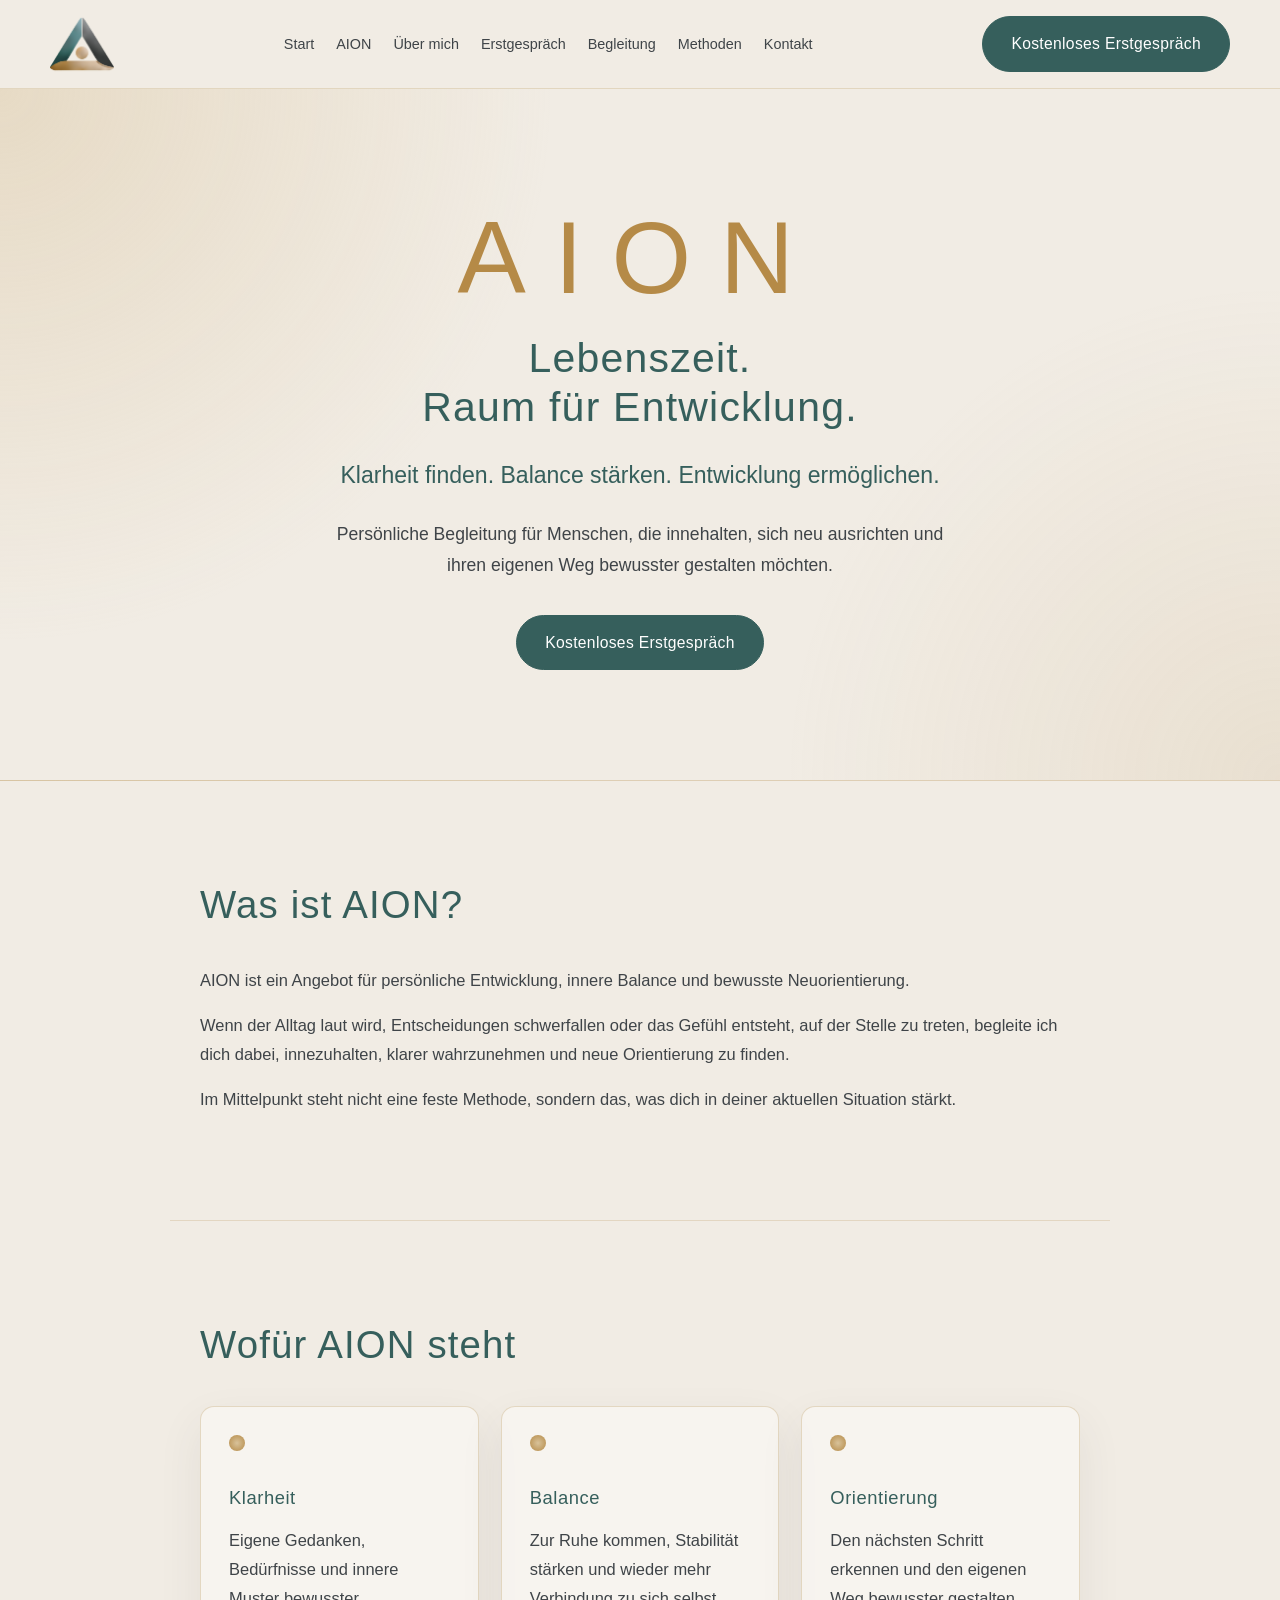
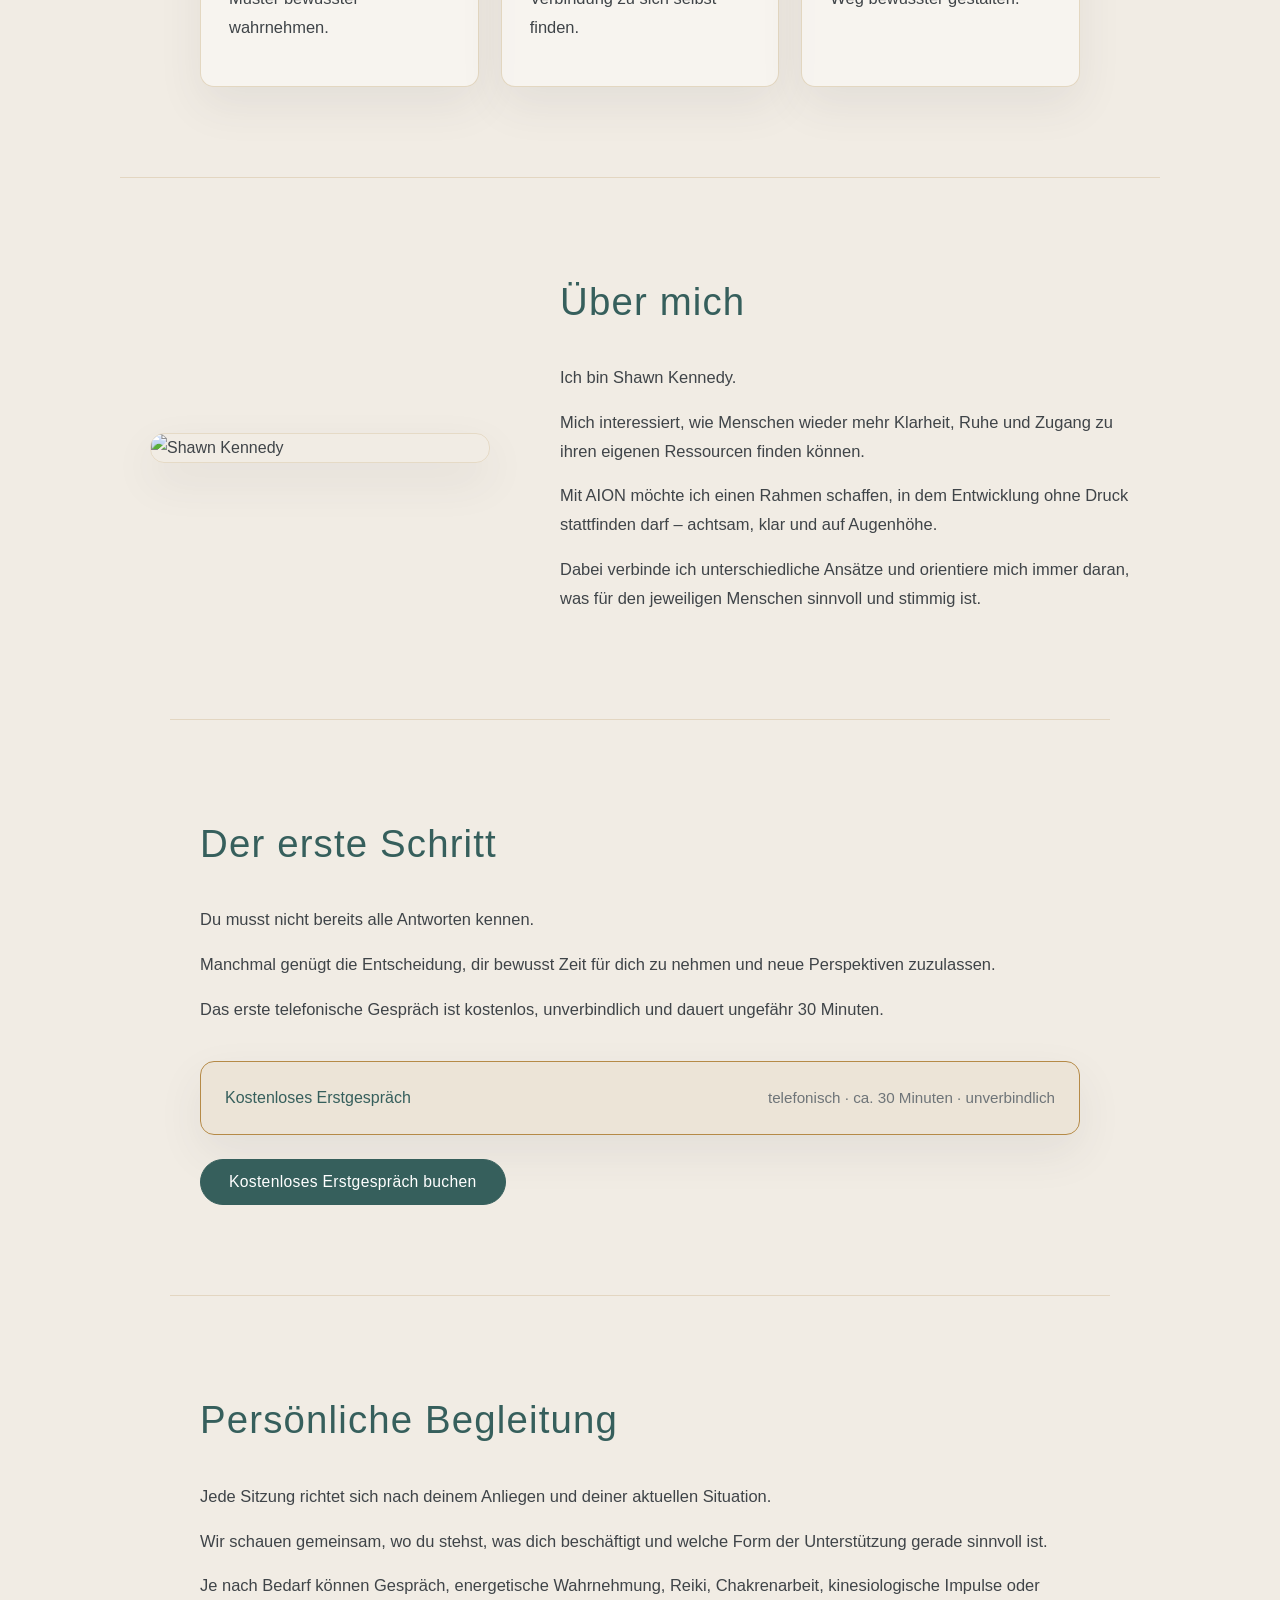
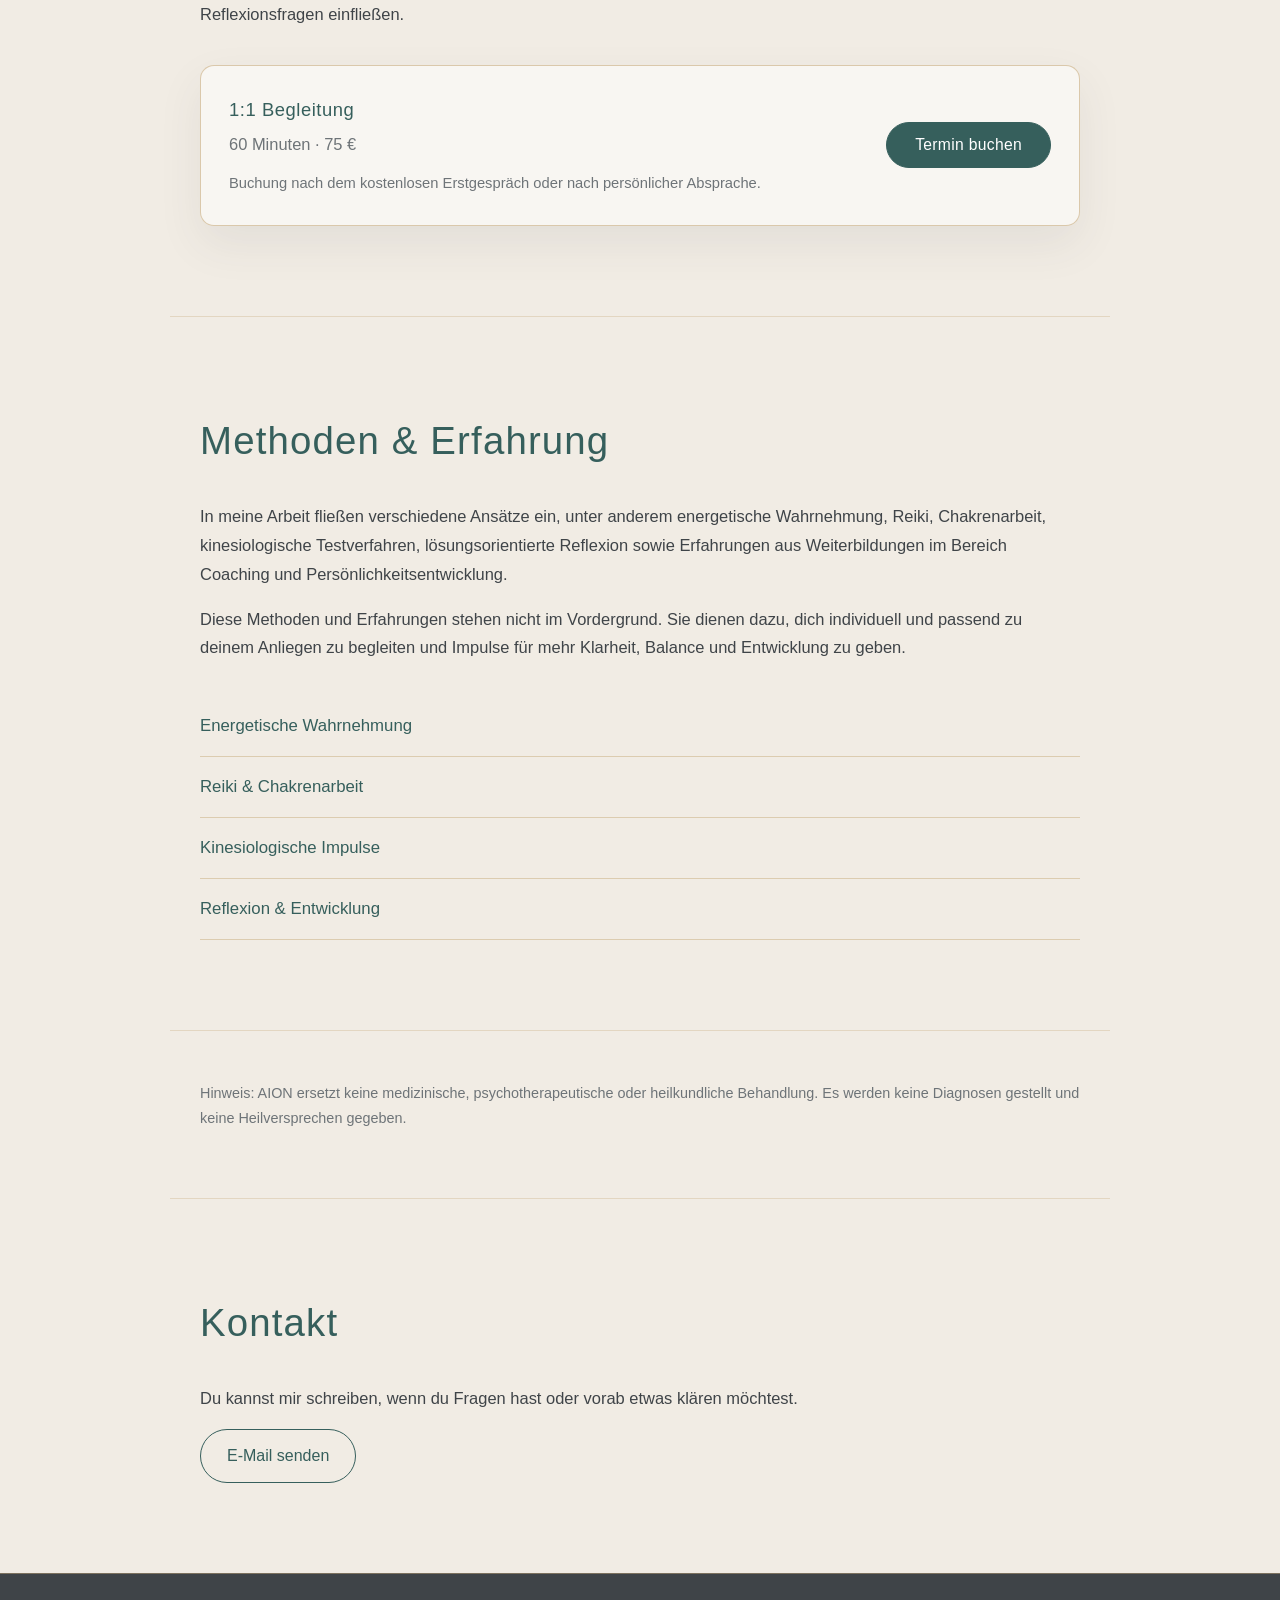
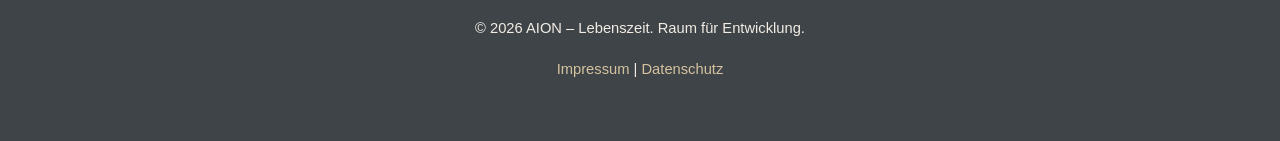
==== commit 7f86b585: "Fix favicon path case" ====
--- a/index.html
+++ b/index.html
@@ -8,7 +8,7 @@
     <meta name="viewport" content="width=device-width, initial-scale=1.0">
     <title>AION – Lebenszeit. Raum für Entwicklung.</title>
 
-    <link rel="icon" type="image/png" href="assets/icons/AION_Favicon.png">
+    <link rel="icon" type="image/png" href="/assets/Icons/AION_Favicon.png?v=3">
     <link rel="stylesheet" href="styles.css">
 </head>
 
@@ -18,7 +18,7 @@
     <div class="nav">
         <div class="logo">
             <a href="#start">
-                <img src="assets/icons/AION_Favicon.png" alt="AION Logo" class="logo-img">
+                <img src="/assets/Icons/AION_Favicon.png?v=3" alt="AION Logo" class="logo-img">
             </a>
         </div>
 
--- a/styles.css
+++ b/styles.css
@@ -422,11 +422,118 @@
 }
 
 /* MOBILE */
-@media (max-width: 900px) {
+@media (max-width: 768px) {
+
+    html {
+        scroll-padding-top: 84px;
+    }
+
+    /* HEADER */
+    .header {
+        padding: 12px 22px;
+    }
+
+    .nav {
+        min-height: 60px;
+    }
+
+    .logo {
+        display: flex;
+        align-items: center;
+        position: relative;
+        z-index: 1002;
+    }
+
+    .logo a {
+        display: flex;
+        align-items: center;
+    }
+
+    .logo-img {
+        display: block;
+        height: 52px;
+        width: auto;
+        flex-shrink: 0;
+    }
+
+    /* HAMBURGER */
+    .hamburger {
+        display: block;
+        font-size: 1.8rem;
+        background: none;
+        border: none;
+        color: var(--petrol);
+        cursor: pointer;
+        z-index: 1002;
+    }
+
+    /* MOBILE NAVIGATION */
+    .nav-links {
+        position: absolute;
+        top: 84px;
+        right: 0;
+        left: 0;
+
+        background: var(--off-white);
+
+        flex-direction: column;
+        gap: 18px;
+
+        padding: 28px 24px;
+
+        display: none;
+
+        text-align: center;
+
+        box-shadow: var(--shadow-soft);
+
+        border-bottom: 1px solid rgba(197, 168, 120, 0.42);
+
+        z-index: 1001;
+    }
+
+    .nav-links.active {
+        display: flex;
+    }
+
+    .nav-cta {
+        display: none;
+    }
+
+    /* HERO */
+    .hero {
+        padding: 90px 24px 80px;
+    }
+
+    .hero-brand {
+        font-size: clamp(2.8rem, 15vw, 4.5rem);
+        letter-spacing: 0.22em;
+        margin-bottom: 24px;
+    }
+
+    h1 {
+        font-size: clamp(1.6rem, 7vw, 2.2rem);
+    }
+
+    .hero-subline {
+        font-size: 1.1rem;
+    }
+
+    .lead {
+        font-size: 1rem;
+    }
+
+    /* ALLGEMEINE SEKTIONEN */
+    .section {
+        padding: 70px 24px;
+    }
+
+    /* VALUES */
     .values-grid {
         grid-template-columns: 1fr;
     }
 
+    /* ÜBER MICH */
     .about-content {
         grid-template-columns: 1fr;
         gap: 40px;
@@ -437,66 +544,17 @@
         margin: 0 auto;
     }
 
+    /* ANGEBOT */
     .offer-box {
         flex-direction: column;
         align-items: flex-start;
     }
-}
-
-@media (max-width: 768px) {
-    html {
-        scroll-padding-top: 84px;
-    }
-
-    .header {
-        padding: 10px 22px;
-    }
-
-    .logo-img {
-        height: 42px;
-    }
-
-    .hamburger {
-        display: block;
-    }
-
-    .nav-links {
-        position: absolute;
-        top: 70px;
-        right: 0;
-        left: 0;
-        background: var(--off-white);
-        flex-direction: column;
-        padding: 24px;
-        display: none;
-        text-align: center;
-        box-shadow: var(--shadow-soft);
-        border-bottom: 1px solid rgba(197, 168, 120, 0.42);
-    }
-
-    .nav-links.active {
-        display: flex;
-    }
-
-    .nav-cta {
-        display: none;
-    }
-
-    .hero {
-        padding: 90px 24px 80px;
-    }
-
-    .hero-brand {
-        font-size: clamp(2.7rem, 15vw, 4.2rem);
-        letter-spacing: 0.22em;
-    }
-
-    .section {
-        padding: 70px 24px;
-    }
-
+
+    /* BUCHUNG */
     .booking-card {
         flex-direction: column;
         align-items: flex-start;
-    }
+        gap: 10px;
+    }
+
 }
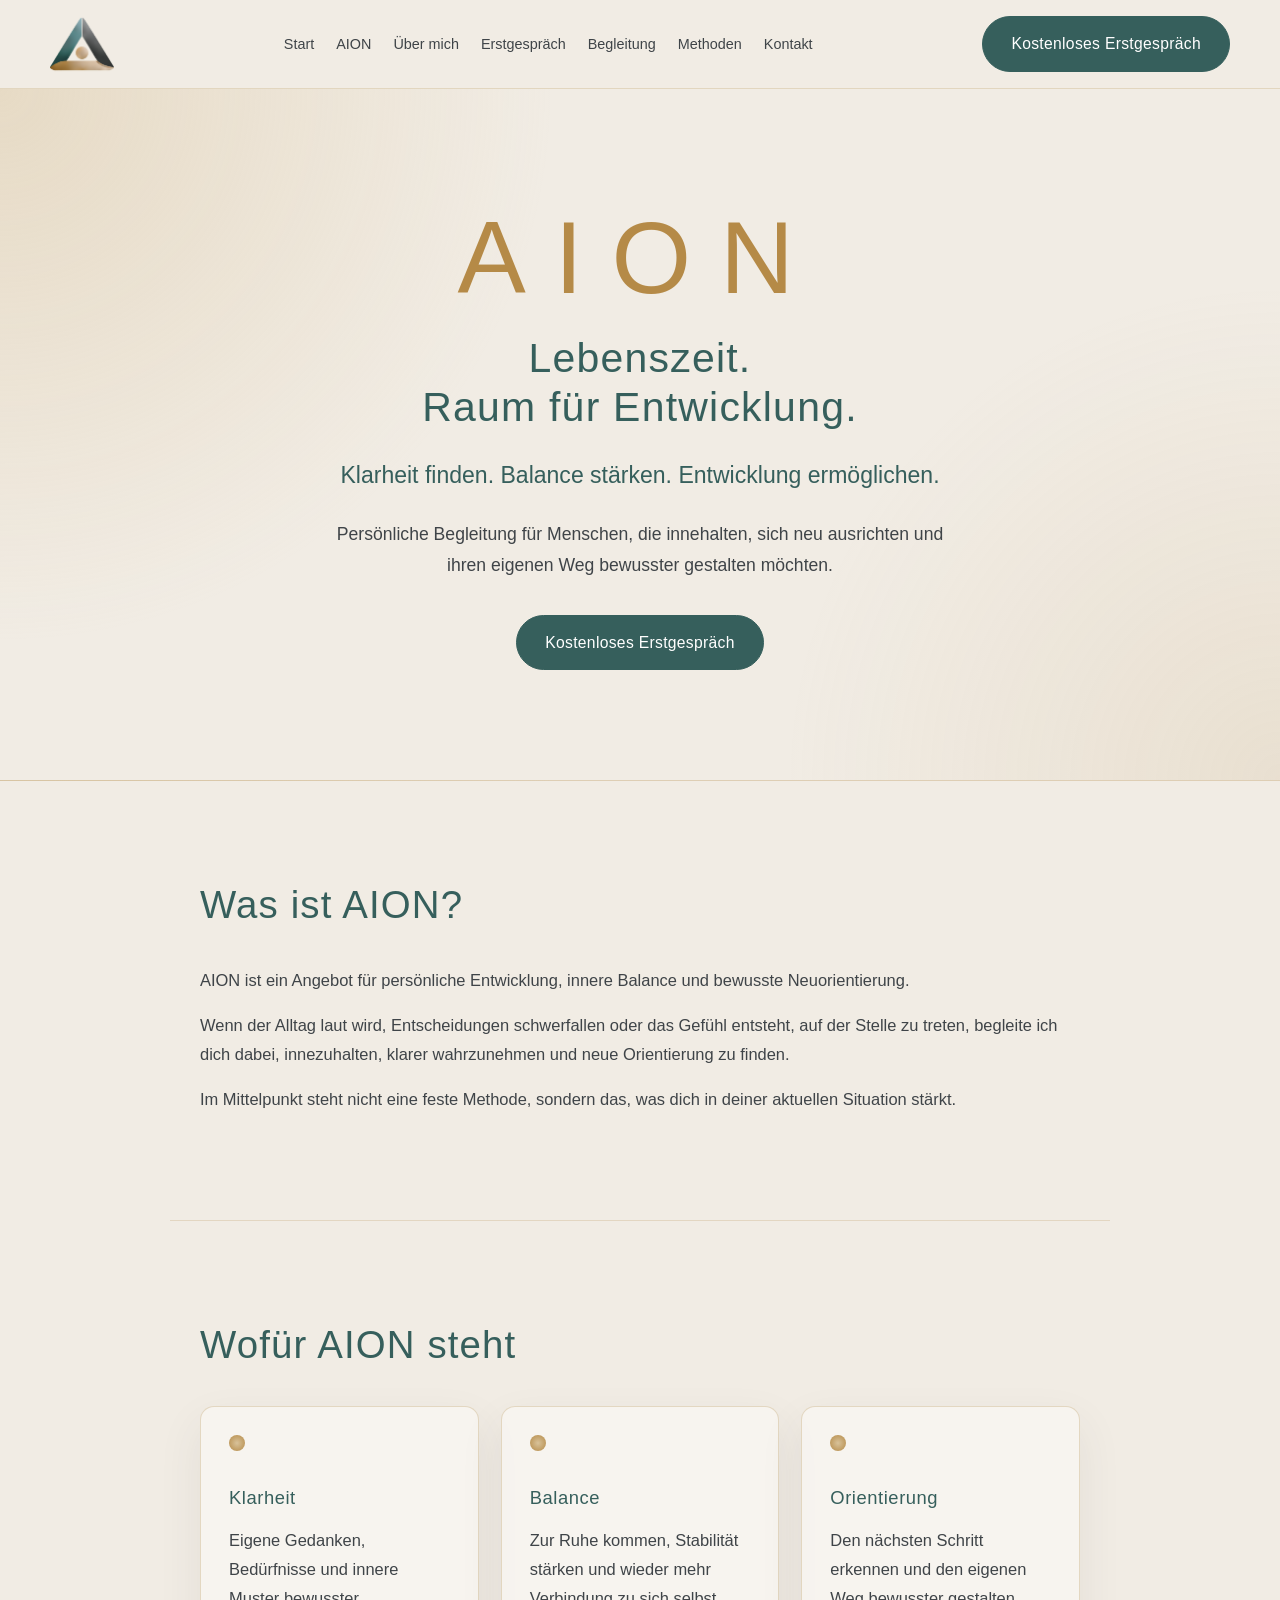
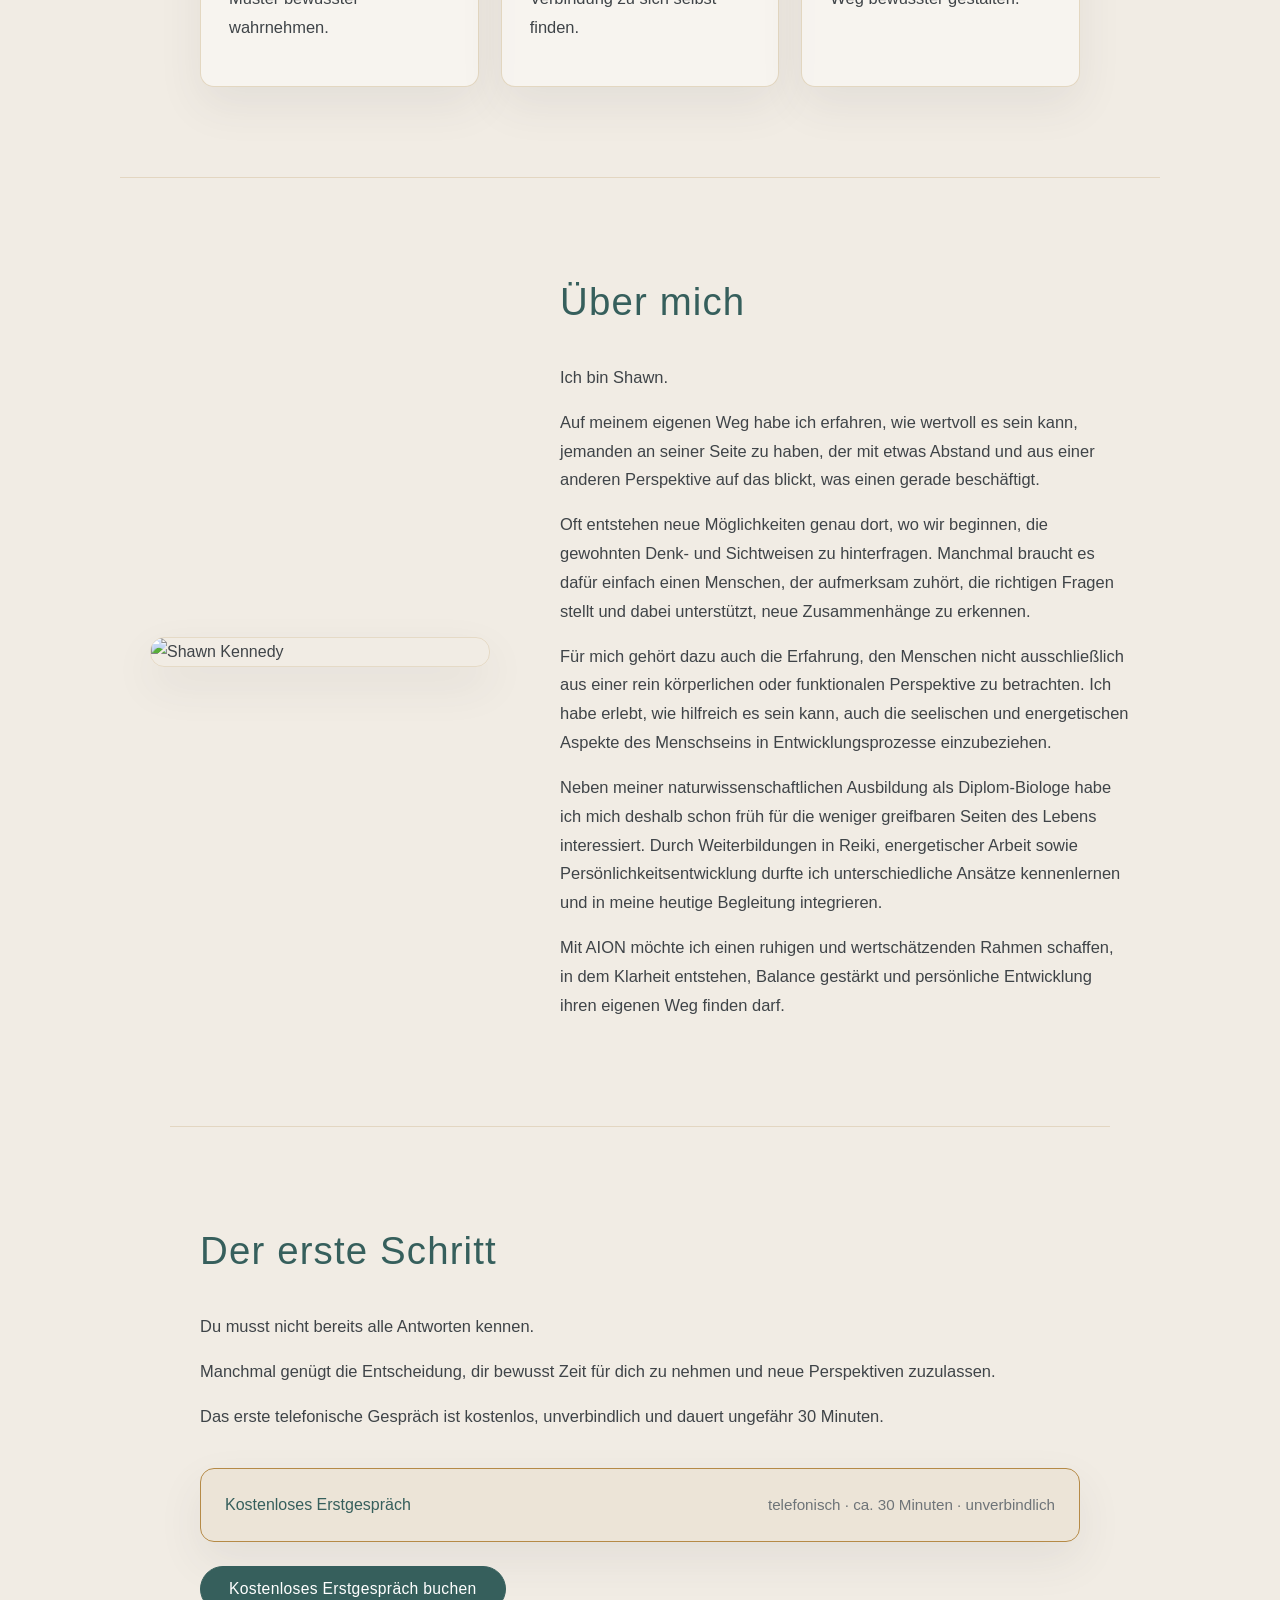
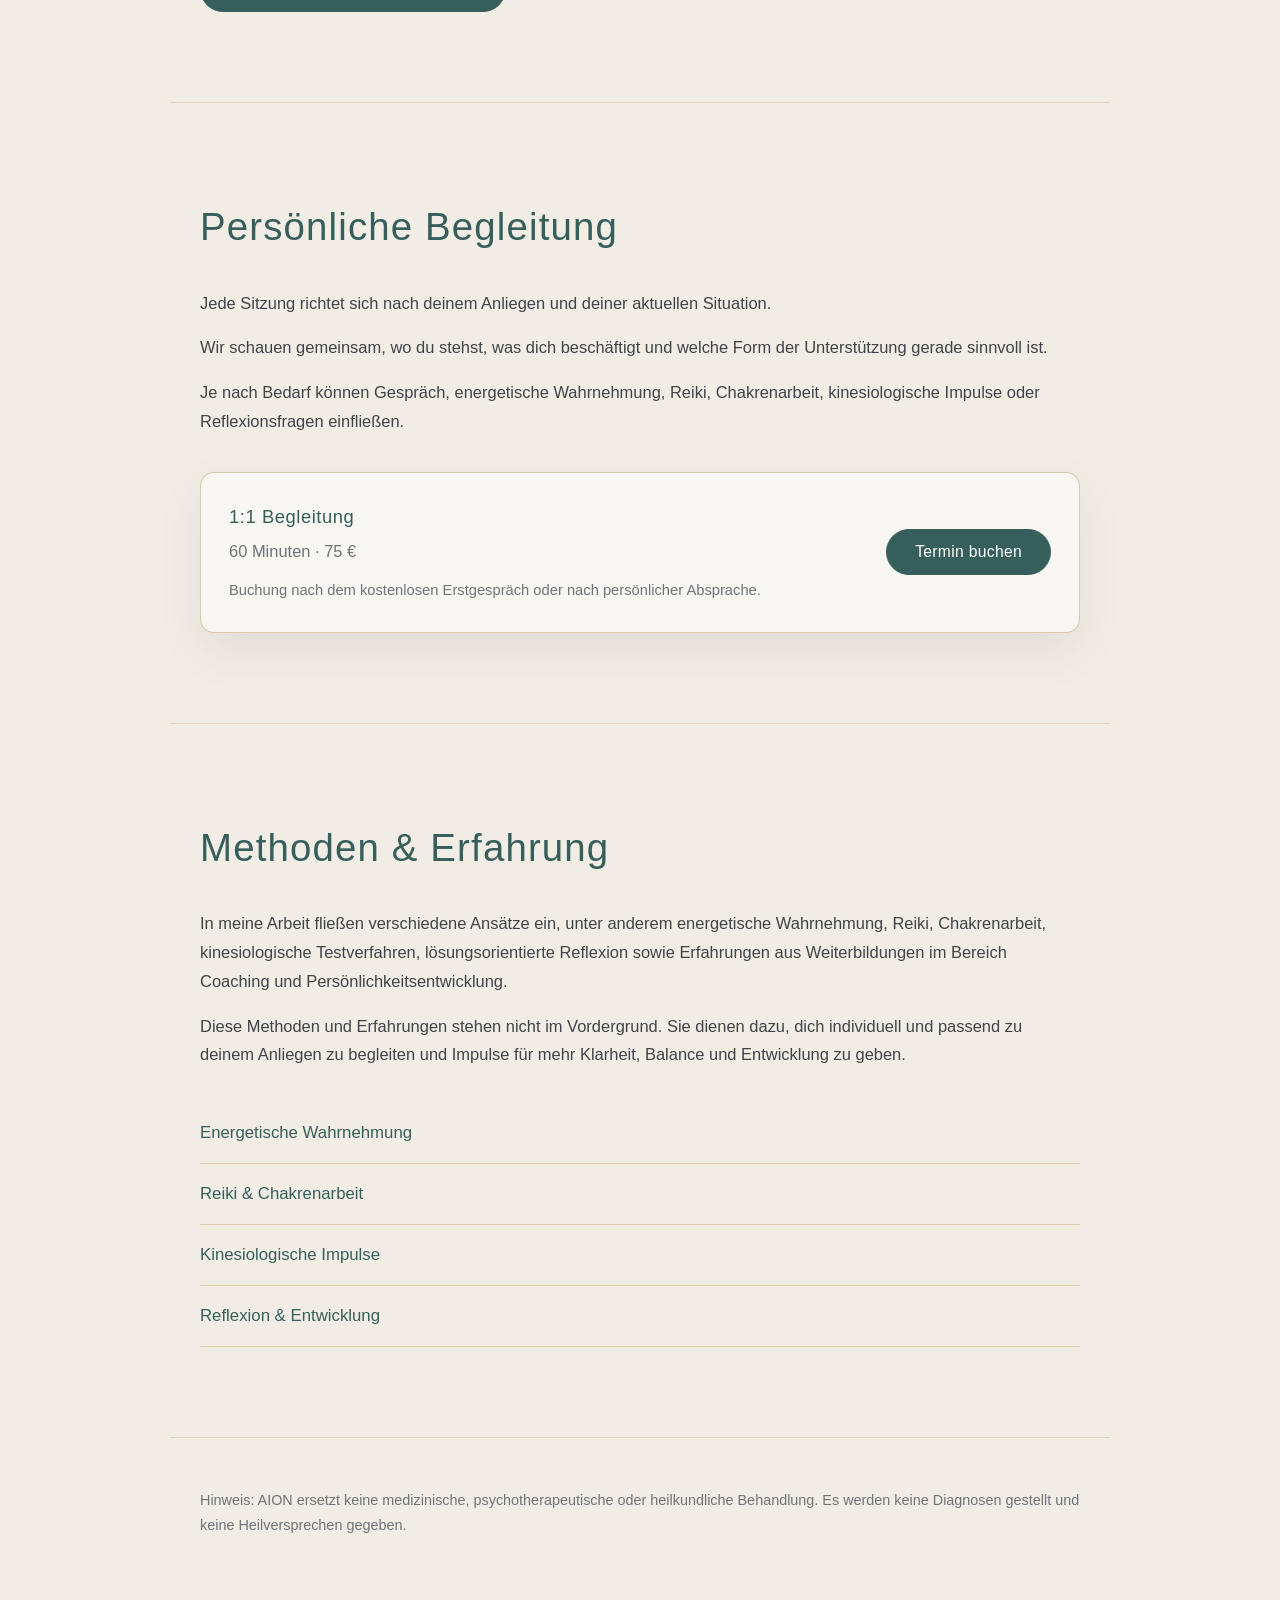
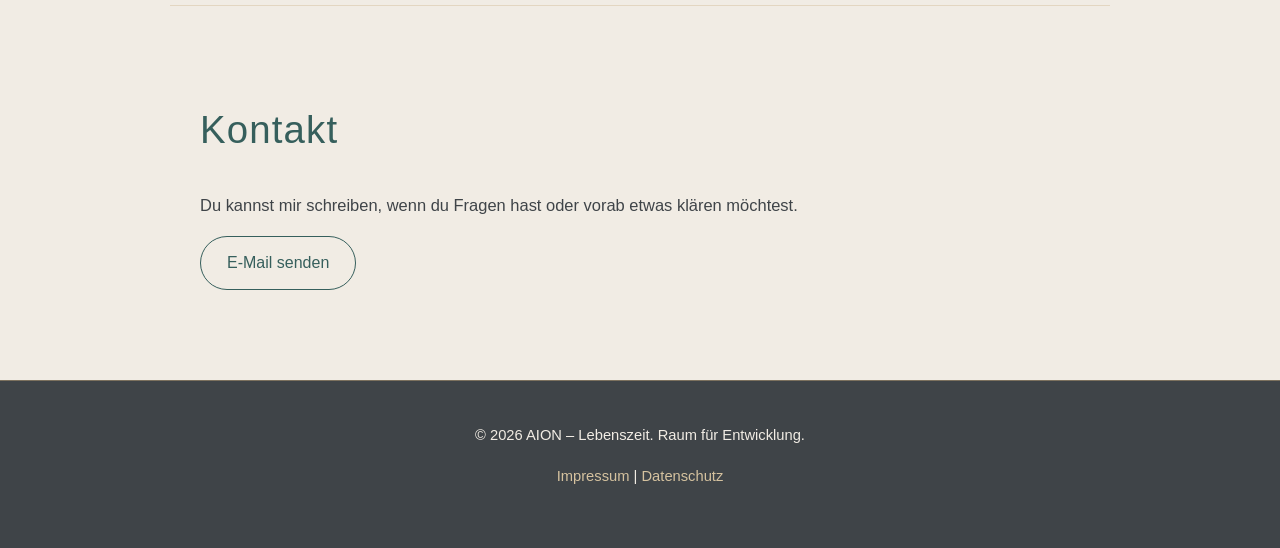
==== commit 1ee12dc4: "Ueber mich Sektion angepasst" ====
--- a/index.html
+++ b/index.html
@@ -116,21 +116,40 @@
         <div class="about-text">
             <h2>Über mich</h2>
 
-            <p>Ich bin Shawn Kennedy.</p>
-
-            <p>
-                Mich interessiert, wie Menschen wieder mehr Klarheit, Ruhe
-                und Zugang zu ihren eigenen Ressourcen finden können.
-            </p>
-
-            <p>
-                Mit AION möchte ich einen Rahmen schaffen, in dem Entwicklung ohne Druck
-                stattfinden darf – achtsam, klar und auf Augenhöhe.
-            </p>
-
-            <p>
-                Dabei verbinde ich unterschiedliche Ansätze und orientiere mich immer daran,
-                was für den jeweiligen Menschen sinnvoll und stimmig ist.
+             <p>Ich bin Shawn.</p>
+
+            <p>
+                Auf meinem eigenen Weg habe ich erfahren, wie wertvoll es sein kann,
+                jemanden an seiner Seite zu haben, der mit etwas Abstand und aus einer
+                anderen Perspektive auf das blickt, was einen gerade beschäftigt.
+            </p>
+
+            <p>
+                Oft entstehen neue Möglichkeiten genau dort, wo wir beginnen,
+                die gewohnten Denk- und Sichtweisen zu hinterfragen. Manchmal braucht es
+                dafür einfach einen Menschen, der aufmerksam zuhört, die richtigen Fragen
+                stellt und dabei unterstützt, neue Zusammenhänge zu erkennen.
+            </p>
+
+            <p>
+                Für mich gehört dazu auch die Erfahrung, den Menschen nicht ausschließlich
+                aus einer rein körperlichen oder funktionalen Perspektive zu betrachten.
+                Ich habe erlebt, wie hilfreich es sein kann, auch die seelischen und
+                energetischen Aspekte des Menschseins in Entwicklungsprozesse einzubeziehen.
+            </p>
+
+            <p>
+                Neben meiner naturwissenschaftlichen Ausbildung als Diplom-Biologe habe ich
+                mich deshalb schon früh für die weniger greifbaren Seiten des Lebens interessiert.
+                Durch Weiterbildungen in Reiki, energetischer Arbeit sowie Persönlichkeitsentwicklung
+                durfte ich unterschiedliche Ansätze kennenlernen und in meine heutige Begleitung
+                integrieren.
+            </p>
+
+            <p>
+                Mit AION möchte ich einen ruhigen und wertschätzenden Rahmen schaffen,
+                in dem Klarheit entstehen, Balance gestärkt und persönliche Entwicklung
+                ihren eigenen Weg finden darf.
             </p>
         </div>
     </div>
